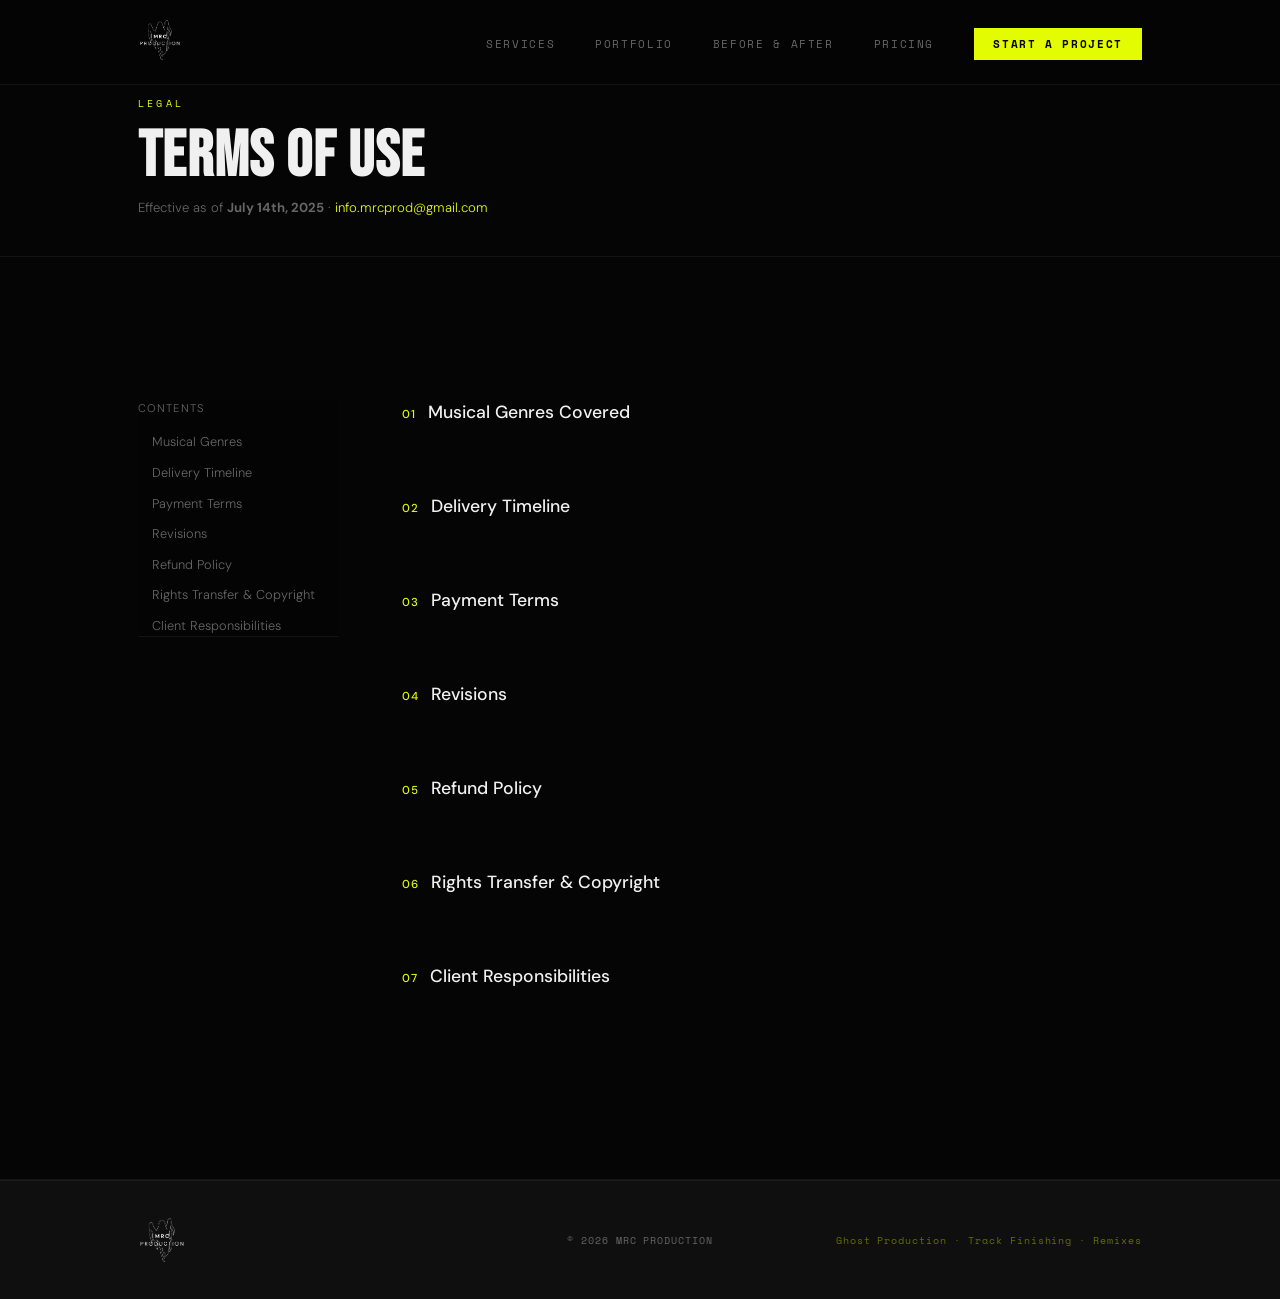
==== terms.html @ 08e1c98d "footer logo size + terms page" ====
<!DOCTYPE html>
<html lang="en">
<head>
<meta charset="UTF-8">
<meta name="viewport" content="width=device-width, initial-scale=1.0">
<title>Terms of Use — MRC Production</title>
<link rel="preconnect" href="https://fonts.googleapis.com">
<link rel="preconnect" href="https://fonts.gstatic.com" crossorigin>
<link href="https://fonts.googleapis.com/css2?family=Bebas+Neue&family=Space+Mono:ital,wght@0,400;0,700;1,400&family=DM+Sans:ital,wght@0,300;0,400;0,500;1,300&display=swap" rel="stylesheet">
<link rel="stylesheet" href="css/style.css">
<link rel="icon" type="image/png" href="img/logo-icon.png">
</head>
<body>

<!-- NAV -->
<nav>
  <div class="nav-inner">
    <a href="index.html"><img src="img/logo.png" alt="MRC Production" class="nav-logo"></a>
    <ul class="nav-links">
      <li><a href="index.html#services">Services</a></li>
      <li><a href="index.html#portfolio">Portfolio</a></li>
      <li><a href="index.html#ba">Before &amp; After</a></li>
      <li><a href="index.html#pricing">Pricing</a></li>
      <li><a href="index.html#contact" class="nav-cta">Start a Project</a></li>
    </ul>
    <button class="nav-hamburger" id="nav-hamburger" aria-label="Menu">
      <span></span><span></span><span></span>
    </button>
  </div>
</nav>

<!-- MOBILE MENU OVERLAY -->
<div class="mobile-menu" id="mobile-menu">
  <ul>
    <li><a href="index.html#services">Services</a></li>
    <li><a href="index.html#portfolio">Portfolio</a></li>
    <li><a href="index.html#ba">Before &amp; After</a></li>
    <li><a href="index.html#pricing">Pricing</a></li>
    <li><a href="index.html#contact" class="nav-cta">Start a Project</a></li>
  </ul>
</div>

<!-- TERMS HERO -->
<section id="terms-hero">
  <div class="container">
    <p class="s-tag">Legal</p>
    <h1 class="s-title">Terms of Use</h1>
    <p class="terms-meta">Effective as of <strong>July 14th, 2025</strong> · <a href="mailto:info.mrcprod@gmail.com">info.mrcprod@gmail.com</a></p>
  </div>
</section>

<hr class="divider">

<!-- TERMS CONTENT -->
<section id="terms-content">
  <div class="container">
    <div class="terms-layout">

      <!-- SIDEBAR TOC -->
      <nav class="terms-toc">
        <p class="toc-label">Contents</p>
        <ol>
          <li><a href="#t1">Musical Genres</a></li>
          <li><a href="#t2">Delivery Timeline</a></li>
          <li><a href="#t3">Payment Terms</a></li>
          <li><a href="#t4">Revisions</a></li>
          <li><a href="#t5">Refund Policy</a></li>
          <li><a href="#t6">Rights Transfer &amp; Copyright</a></li>
          <li><a href="#t7">Client Responsibilities</a></li>
        </ol>
      </nav>

      <!-- MAIN TEXT -->
      <div class="terms-body">

        <div class="terms-section" id="t1">
          <h2><span class="terms-num">01</span> Musical Genres Covered</h2>
          <p><!-- placeholder --></p>
        </div>

        <div class="terms-section" id="t2">
          <h2><span class="terms-num">02</span> Delivery Timeline</h2>
          <p><!-- placeholder --></p>
        </div>

        <div class="terms-section" id="t3">
          <h2><span class="terms-num">03</span> Payment Terms</h2>
          <p><!-- placeholder --></p>
        </div>

        <div class="terms-section" id="t4">
          <h2><span class="terms-num">04</span> Revisions</h2>
          <p><!-- placeholder --></p>
        </div>

        <div class="terms-section" id="t5">
          <h2><span class="terms-num">05</span> Refund Policy</h2>
          <p><!-- placeholder --></p>
        </div>

        <div class="terms-section" id="t6">
          <h2><span class="terms-num">06</span> Rights Transfer &amp; Copyright</h2>
          <p><!-- placeholder --></p>
        </div>

        <div class="terms-section" id="t7">
          <h2><span class="terms-num">07</span> Client Responsibilities</h2>
          <p><!-- placeholder --></p>
        </div>

      </div>
    </div>
  </div>
</section>

<hr class="divider">

<!-- FOOTER -->
<footer>
  <div class="footer-inner">
    <img src="img/logo.png" alt="MRC Production" class="footer-logo">
    <div class="footer-copy">© 2026 MRC PRODUCTION</div>
    <div class="footer-tag">
      <span>Ghost Production</span><span class="footer-dot"> · </span><span>Track Finishing</span><span class="footer-dot"> · </span><span>Remixes</span>
    </div>
  </div>
</footer>

<script>
const hamburger = document.getElementById("nav-hamburger");
const mobileMenu = document.getElementById("mobile-menu");
hamburger.addEventListener("click", () => {
  hamburger.classList.toggle("open");
  mobileMenu.classList.toggle("open");
});
mobileMenu.querySelectorAll("a").forEach(link => {
  link.addEventListener("click", () => {
    hamburger.classList.remove("open");
    mobileMenu.classList.remove("open");
  });
});
</script>

</body>
</html>
---- css/style.css ----
:root{
  --acid:#E3FC02;
  --blue:#0061F5;
  --black:#050505;
  --dark:#0f0f0f;
  --mid:#181818;
  --card:#141414;
  --border:rgba(255,255,255,0.06);
  --muted:#666;
  --white:#f0f0f0;
}
*,*::before,*::after{box-sizing:border-box;margin:0;padding:0}
html{scroll-behavior:smooth}
body{background:var(--black);color:var(--white);font-family:'DM Sans',sans-serif;font-weight:300;overflow-x:hidden}

/* CONTAINER */
.container{
  width:100%;
  max-width:1100px;
  margin:0 auto;
  padding:0 3rem;
}

/* NAV */
nav{position:fixed;top:0;left:0;right:0;z-index:100;background:rgba(5,5,5,0.9);backdrop-filter:blur(16px);border-bottom:1px solid var(--border)}
.nav-inner{max-width:1100px;margin:0 auto;padding:1.1rem 3rem;display:flex;align-items:center;justify-content:space-between;}
.nav-logo{height:44px;filter:brightness(0) invert(1)}
.nav-links{display:flex;gap:2.5rem;list-style:none}
.nav-links a{color:var(--muted);text-decoration:none;font-family:'Space Mono',monospace;font-size:0.68rem;letter-spacing:0.15em;text-transform:uppercase;transition:color 0.2s}
.nav-links a:hover{color:var(--acid)}
.nav-cta{background:var(--acid)!important;color:var(--black)!important;padding:0.5rem 1.2rem;font-weight:700!important}

/* HAMBURGER + MOBILE MENU */
.nav-hamburger{display:none;flex-direction:column;gap:5px;background:none;border:none;cursor:pointer;padding:0.2rem;z-index:101}
.nav-hamburger span{display:block;width:22px;height:2px;background:var(--white);transition:transform 0.25s,opacity 0.25s}
.nav-hamburger.open span:nth-child(1){transform:translateY(7px) rotate(45deg)}
.nav-hamburger.open span:nth-child(2){opacity:0}
.nav-hamburger.open span:nth-child(3){transform:translateY(-7px) rotate(-45deg)}

.mobile-menu{
  display:none;
  position:fixed;
  inset:0;
  z-index:99;
  background:rgba(5,5,5,0.97);
  backdrop-filter:blur(16px);
  flex-direction:column;
  align-items:center;
  justify-content:center;
}
.mobile-menu.open{display:flex}
.mobile-menu ul{list-style:none;display:flex;flex-direction:column;align-items:center;gap:2.5rem}
.mobile-menu a{font-family:'Bebas Neue',sans-serif;font-size:2.5rem;letter-spacing:0.08em;color:var(--white);text-decoration:none;transition:color 0.2s}
.mobile-menu a:hover{color:var(--acid)}
.mobile-menu a:active{color:var(--acid)}
.mobile-menu .nav-cta{background:var(--acid);color:var(--black)!important;padding:0.5rem 1.5rem}

@media(max-width:768px){
  .nav-hamburger{display:flex}
  /* #nav-logo{cursor:pointer} */
}

/* SCROLL ANIMATIONS */
.reveal{
  opacity:0;
  transform:translateY(24px);
  transition:opacity 0.5s ease, transform 0.5s ease;
}
.reveal.visible{
  opacity:1;
  transform:translateY(0);
}

/* HERO */
#hero{min-height:100vh;display:flex;align-items:center;position:relative;overflow:hidden;background:url('../img/hero-bg.jpg') center center / cover no-repeat;}
.hero-glow{
  position:absolute;
  inset:0;
  background:
    linear-gradient(to right, rgba(5,5,5,0.92) 0%, rgba(5,5,5,0.75) 55%, rgba(5,5,5,0.3) 100%),
    linear-gradient(to top, rgba(5,5,5,0.6) 0%, transparent 50%);
}
.hero-logo-bg{position:absolute;right:4%;top:50%;transform:translateY(-50%);width:340px;opacity:0.08;filter:brightness(0) invert(1);pointer-events:none;user-select:none}
.hero-inner{position:relative;z-index:1;max-width:680px}
.hero-eyebrow{font-family:'Space Mono',monospace;font-size:0.65rem;letter-spacing:0.35em;text-transform:uppercase;color:var(--acid);margin-bottom:1.8rem}
.hero-h1{font-family:'Bebas Neue',sans-serif;font-size:clamp(3.5rem,9vw,8.5rem);line-height:0.92;letter-spacing:0.01em;color:var(--white);margin-bottom:1.2rem}
.hero-h1 em{color:var(--acid);font-style:normal}
.hero-sub{font-size:1rem;color:#999;max-width:460px;line-height:1.75;margin-bottom:2.5rem;font-style:italic}
.hero-btns{display:flex;gap:1rem;flex-wrap:wrap}
.btn-acid{background:var(--acid);color:var(--black);border:none;padding:0.85rem 2rem;font-family:'Space Mono',monospace;font-size:0.72rem;font-weight:700;letter-spacing:0.12em;text-transform:uppercase;cursor:pointer;text-decoration:none;display:inline-block;transition:transform 0.15s,box-shadow 0.2s}
.btn-acid:hover{transform:translateY(-2px);box-shadow:0 8px 28px rgba(227,252,2,0.22)}
.btn-ghost{background:transparent;color:var(--white);border:1px solid rgba(255,255,255,0.15);padding:0.85rem 2rem;font-family:'Space Mono',monospace;font-size:0.72rem;letter-spacing:0.12em;text-transform:uppercase;cursor:pointer;text-decoration:none;display:inline-block;transition:border-color 0.2s,color 0.2s}
.btn-ghost:hover{border-color:var(--acid);color:var(--acid)}

/* SECTIONS */
section{padding:6rem 0}
.s-tag{font-family:'Space Mono',monospace;font-size:0.63rem;letter-spacing:0.32em;text-transform:uppercase;color:var(--acid);margin-bottom:0.9rem}
.s-title{font-family:'Bebas Neue',sans-serif;font-size:clamp(2.4rem,5vw,4rem);line-height:1;letter-spacing:0.02em;margin-bottom:0.5rem}
.divider{border:none;border-top:1px solid var(--border)}

/* SERVICES */
#services{background:var(--dark)}
.svc-grid{display:grid;grid-template-columns:repeat(auto-fit,minmax(260px,1fr));gap:1px;margin-top:3rem;background:var(--border)}
.svc-card{background:var(--dark);padding:2.5rem 2rem;border-left:3px solid transparent;transition:border-color 0.2s,background 0.2s}
.svc-card:hover{border-left-color:var(--acid);background:#131313}
.svc-num{font-family:'Space Mono',monospace;font-size:0.6rem;color:var(--acid);letter-spacing:0.2em;margin-bottom:1.2rem}
.svc-icon{font-size:1.8rem;margin-bottom:1rem}
.svc-card h3{font-family:'Bebas Neue',sans-serif;font-size:1.5rem;letter-spacing:0.04em;margin-bottom:0.9rem}
.svc-card p{font-size:0.84rem;color:#888;line-height:1.75}

/* PORTFOLIO */
#portfolio{background:var(--black)}
.playlist-shell{margin-top:3rem;border:1px solid rgba(227,252,2,0.12);background:var(--card)}
.pl-header{padding:1.4rem 2rem;border-bottom:1px solid var(--border);display:flex;align-items:center;gap:1rem}
.np-label{font-family:'Space Mono',monospace;font-size:0.6rem;letter-spacing:0.22em;text-transform:uppercase;color:var(--acid)}
#np-title{font-family:'Bebas Neue',sans-serif;font-size:1.25rem;letter-spacing:0.04em}
#np-genre{margin-left:auto;font-family:'Space Mono',monospace;font-size:0.62rem;color:var(--muted)}
.waveform{display:flex;align-items:center;gap:2px;height:18px}
.wb{width:3px;background:var(--acid);border-radius:1px;animation:wave 1.1s ease-in-out infinite;opacity:0}
.wb:nth-child(1){height:5px;animation-delay:0s}
.wb:nth-child(2){height:13px;animation-delay:0.1s}
.wb:nth-child(3){height:9px;animation-delay:0.2s}
.wb:nth-child(4){height:17px;animation-delay:0.15s}
.wb:nth-child(5){height:7px;animation-delay:0.05s}
@keyframes wave{0%,100%{transform:scaleY(1)}50%{transform:scaleY(1.7)}}
.playing .wb{opacity:1}
.pl-controls{padding:1.4rem 2rem;border-bottom:1px solid var(--border)}
.prog-wrap{width:100%;height:3px;background:rgba(255,255,255,0.07);cursor:pointer;margin-bottom:1rem}
.prog-fill{height:100%;background:var(--acid);width:0%;transition:width 0.1s linear}
.ctrl-row{display:flex;align-items:center;gap:1.2rem}
.cbtn{background:none;border:none;color:var(--white);cursor:pointer;opacity:0.6;transition:opacity 0.15s,color 0.15s;display:flex;align-items:center;padding:0.2rem}
.cbtn:hover{opacity:1;color:var(--acid)}
.pbtn{width:40px;height:40px;background:var(--acid);color:var(--black);border:none;cursor:pointer;display:flex;align-items:center;justify-content:center;transition:transform 0.15s;opacity:1}
.pbtn:hover{transform:scale(1.08)}
.time-d{font-family:'Space Mono',monospace;font-size:0.68rem;color:var(--muted);margin-left:auto}
.vol-wrap{display:flex;align-items:center;gap:0.5rem}
.vol-wrap input[type=range]{width:76px;accent-color:var(--acid);cursor:pointer}
.track-list{list-style:none}
.track-item{display:flex;align-items:center;padding:0.85rem 2rem;border-bottom:1px solid var(--border);cursor:pointer;transition:background 0.15s;gap:1rem}
.track-item:last-child{border-bottom:none}
.track-item:hover{background:rgba(255,255,255,0.03)}
.track-item.active{background:rgba(227,252,2,0.05)}
.track-item.active .tnum{color:var(--acid)}
.tnum{font-family:'Space Mono',monospace;font-size:0.62rem;color:var(--muted);width:22px;text-align:right}
.tinfo{flex:1}
.tname{font-size:0.88rem;font-weight:400}
.tgenre{font-size:0.7rem;color:var(--muted);font-family:'Space Mono',monospace;margin-top:2px}
.tdur{font-family:'Space Mono',monospace;font-size:0.66rem;color:var(--muted)}
.gbadge{font-family:'Space Mono',monospace;font-size:0.58rem;padding:0.18rem 0.55rem;text-transform:uppercase;letter-spacing:0.08em}
.b-tec{background:rgba(0,97,245,0.14);color:#6aabff}
.b-dar{background:rgba(100,60,200,0.18);color:#b89aff}
.b-ind{background:rgba(0,180,120,0.14);color:#5ae8b0}
.b-min{background:rgba(200,120,0,0.14);color:#ffb84d}

/* BEFORE/AFTER */
#ba{background:var(--mid)}
.genre-tabs{display:flex;border-bottom:1px solid var(--border);margin-top:2.5rem}
.gtab{background:none;border:none;border-bottom:2px solid transparent;color:var(--muted);font-family:'Space Mono',monospace;font-size:0.68rem;letter-spacing:0.14em;text-transform:uppercase;padding:0.85rem 1.7rem;cursor:pointer;margin-bottom:-1px;transition:color 0.2s,border-color 0.2s}
.gtab:hover{color:var(--white)}
.gtab.active{color:var(--acid);border-bottom-color:var(--acid)}
.ba-panel{display:none;margin-top:2.5rem}
.ba-panel.active{display:block}
.ba-desc{font-size:0.86rem;color:#888;line-height:1.75;max-width:560px;margin-bottom:2rem}

/* SINGLE PLAYER AB with SLIDER */
.ab-player{background:var(--card);border:1px solid var(--border);padding:2rem}
.ab-track-row{display:flex;align-items:center;justify-content:space-between;margin-bottom:1.5rem;flex-wrap:wrap;gap:0.5rem}
.ab-labels{display:flex;gap:1rem;align-items:center}
.ab-lbl{font-family:'Space Mono',monospace;font-size:0.62rem;letter-spacing:0.18em;text-transform:uppercase;display:flex;align-items:center;gap:0.4rem}
.ab-lbl.before{color:var(--muted)}
.ab-lbl.after{color:var(--acid)}
.ab-dot{width:7px;height:7px;border-radius:50%}
.dot-b{background:var(--muted)}
.dot-a{background:var(--acid)}
.ab-track-name{font-size:0.88rem}
.ab-slider-wrap{margin-bottom:1.5rem}
.ab-slider-label{font-family:'Space Mono',monospace;font-size:0.6rem;letter-spacing:0.15em;text-transform:uppercase;color:var(--muted);margin-bottom:0.7rem;display:flex;justify-content:space-between}
.ab-slider-label span.active-side{color:var(--acid)}
.ab-range{-webkit-appearance:none;appearance:none;width:100%;height:4px;border-radius:2px;outline:none;cursor:pointer;background:linear-gradient(to right,#555 0%,#555 50%,rgba(227,252,2,0.3) 50%,rgba(227,252,2,0.3) 100%)}
.ab-range::-webkit-slider-thumb{-webkit-appearance:none;appearance:none;width:20px;height:20px;border-radius:50%;background:var(--acid);cursor:pointer;border:3px solid var(--black)}
.ab-range::-moz-range-thumb{width:20px;height:20px;border-radius:50%;background:var(--acid);cursor:pointer;border:3px solid var(--black)}
.mini-play-row{display:flex;align-items:center;gap:0.75rem}
.mini-pbtn{width:34px;height:34px;background:transparent;border:1px solid rgba(255,255,255,0.12);color:var(--white);cursor:pointer;display:flex;align-items:center;justify-content:center;transition:background 0.15s,border-color 0.15s}
.mini-pbtn:hover{background:rgba(227,252,2,0.08);border-color:var(--acid)}
.mini-prog{flex:1;height:3px;background:rgba(255,255,255,0.07);cursor:pointer;position:relative}
.mini-fill{height:100%;background:var(--acid);width:0%;transition:width 0.1s linear}
.mini-time{font-family:'Space Mono',monospace;font-size:0.63rem;color:var(--muted)}

/* HOW I WORK */
#how{background:var(--dark)}
.how-list{display:flex;flex-direction:column;margin-top:3rem;max-width:680px}
.how-item{display:flex;gap:1.8rem;position:relative}
.how-item:not(:last-child)::before{
  content:'';
  position:absolute;
  left:17px;
  top:38px;
  bottom:-12px;
  width:1px;
  border-left:1px dashed rgba(255,255,255,0.12);
}
.how-item+.how-item{margin-top:2rem}
.how-num{
  width:36px;
  height:36px;
  min-width:36px;
  border-radius:50%;
  border:1px solid rgba(255,255,255,0.18);
  display:flex;
  align-items:center;
  justify-content:center;
  font-family:'Space Mono',monospace;
  font-size:0.68rem;
  color:var(--muted);
  background:var(--dark);
  position:relative;
  z-index:1;
  transition:border-color 0.2s,color 0.2s;
}
.how-item:hover .how-num{border-color:var(--acid);color:var(--acid)}
.how-body{padding-bottom:0.5rem}
.how-body h3{font-size:0.95rem;font-weight:500;margin-bottom:0.5rem;color:var(--white);transition:color 0.2s,opacity 0.2s}
.how-item:hover .how-body h3{color:var(--acid)}
.how-list:has(.how-item:hover) .how-item:not(:hover) .how-body h3{opacity:0.4}
.how-list:has(.how-item:hover) .how-item:not(:hover) .how-num{border-color:rgba(255,255,255,0.08);color:rgba(255,255,255,0.2)}
.how-body p{font-size:0.82rem;color:#888;line-height:1.75}

/* BONUS MATERIAL */
#bonus{background:var(--mid)}
.bonus-intro{font-size:0.86rem;color:#888;line-height:1.75;max-width:560px;margin-top:0.6rem;margin-bottom:3rem}
.bonus-grid{display:grid;grid-template-columns:repeat(3,1fr);gap:1px;background:var(--border)}
.bonus-card{background:var(--mid);padding:2rem 1.8rem;display:flex;flex-direction:column;gap:1.2rem;border-left:3px solid transparent;transition:border-color 0.2s,background 0.2s}
.bonus-card:hover{border-left-color:var(--acid);background:#161616}
.bonus-icon{color:var(--muted);transition:color 0.2s}
.bonus-card:hover .bonus-icon{color:var(--acid)}
.bonus-body h3{font-size:0.92rem;font-weight:500;color:var(--white);margin-bottom:0.5rem;transition:color 0.2s}
.bonus-card:hover .bonus-body h3{color:var(--acid)}
.bonus-body p{font-size:0.81rem;color:#888;line-height:1.75}
.bonus-dl{margin-top:auto;display:inline-flex;align-items:center;gap:0.5rem;font-family:'Space Mono',monospace;font-size:0.62rem;letter-spacing:0.14em;text-transform:uppercase;color:var(--acid);text-decoration:none;border:1px solid rgba(227,252,2,0.2);padding:0.55rem 1rem;width:fit-content;transition:background 0.2s,border-color 0.2s}
.bonus-dl:hover{background:rgba(227,252,2,0.06);border-color:var(--acid)}
@media(max-width:768px){.bonus-grid{grid-template-columns:1fr}}

/* PRICING */
#pricing{background:var(--black)}
.pricing-intro{font-size:0.86rem;color:#888;line-height:1.75;max-width:560px;margin-top:0.6rem;margin-bottom:3.5rem}
.pricing-grid{display:grid;grid-template-columns:repeat(3,1fr);gap:1.8rem;align-items:center}
.pricing-card{background:var(--card);border:1px solid var(--border);padding:2.2rem 2rem;position:relative;transition:border-color 0.25s,transform 0.25s}
.pricing-card:nth-child(1){transform:rotate(-1.2deg)}
.pricing-card:nth-child(2){transform:rotate(0.5deg)}
.pricing-card:nth-child(3){transform:rotate(-0.8deg)}
.pricing-card:hover{border-color:var(--acid);transform:rotate(0deg) translateY(-4px)}
.pricing-tag{font-family:'Space Mono',monospace;font-size:0.58rem;letter-spacing:0.22em;text-transform:uppercase;color:var(--acid);margin-bottom:1rem}
.pricing-card h3{font-family:'Bebas Neue',sans-serif;font-size:1.6rem;letter-spacing:0.04em;margin-bottom:0.4rem;color:var(--white)}
.pricing-card .pricing-sub{font-size:0.8rem;color:#888;margin-bottom:1.8rem;line-height:1.6}
.pricing-price{margin-bottom:1.8rem}
.pricing-price .amount{font-family:'Bebas Neue',sans-serif;font-size:3rem;color:var(--white);line-height:1}
.pricing-price .suffix{font-family:'Space Mono',monospace;font-size:0.65rem;color:var(--muted);letter-spacing:0.1em;display:block;margin-top:0.3rem}
.pricing-divider{border:none;border-top:1px solid var(--border);margin-bottom:1.5rem}
.pricing-features{list-style:none;display:flex;flex-direction:column;gap:0.75rem;margin-bottom:2rem}
.pricing-features li{font-size:0.82rem;color:#888;display:flex;align-items:flex-start;gap:0.6rem;line-height:1.5}
.pricing-features li::before{content:'—';color:var(--acid);font-family:'Space Mono',monospace;font-size:0.7rem;flex-shrink:0;margin-top:1px}
.pricing-disclaimer{font-family:'Space Mono',monospace;font-size:0.58rem;color:var(--muted);letter-spacing:0.08em;line-height:1.6;border-top:1px solid var(--border);padding-top:1rem;margin-top:auto}
.pricing-cta{text-align:center;margin-top:3rem}
.pricing-cta p{font-family:'Space Mono',monospace;font-size:0.6rem;color:var(--muted);letter-spacing:0.1em;margin-top:1rem}

/* WHY CHOOSE ME */
#why{background:var(--dark)}
.why-intro{font-size:0.86rem;color:#888;line-height:1.75;max-width:520px;margin-top:0.6rem;margin-bottom:2.5rem}
.why-grid{display:grid;grid-template-columns:1fr 1fr;gap:1px;background:var(--border)}
.why-card{background:var(--dark);padding:2.2rem 2rem;transition:background 0.2s,transform 0.2s}
.why-card:hover{background:#131313;transform:scale(1.04);position:relative;z-index:2}
.why-icon{margin-bottom:1.4rem;color:var(--muted)}
.why-card h3{font-size:0.95rem;font-weight:500;color:var(--white);margin-bottom:0.5rem;transition:color 0.2s}
.why-card:hover h3{color:var(--acid)}
.why-card p{font-size:0.82rem;color:#888;line-height:1.75}

/* FAQ */
#faq{background:var(--black)}
.faq-list{margin-top:2.5rem;max-width:780px}
.faq-item{border-bottom:1px solid var(--border)}
.faq-question{
  width:100%;
  background:none;
  border:none;
  display:flex;
  align-items:center;
  justify-content:space-between;
  padding:1.4rem 0;
  cursor:pointer;
  text-align:left;
  gap:1rem;
}
.faq-question span{
  font-size:0.88rem;
  color:var(--white);
  font-family:'DM Sans',sans-serif;
  font-weight:400;
  transition:color 0.2s;
}
.faq-question:hover span{color:var(--acid)}
.faq-arrow{
  flex-shrink:0;
  color:var(--muted);
  transition:transform 0.25s,color 0.2s;
}
.faq-item.open .faq-arrow{transform:rotate(180deg);color:var(--acid)}
.faq-item.open .faq-question span{color:var(--acid)}
.faq-answer{
  display:none;
  padding-bottom:1.4rem;
}
.faq-item.open .faq-answer{display:block}
.faq-answer p{
  font-size:0.83rem;
  color:#888;
  line-height:1.8;
  max-width:640px;
}

/* CONTACT */
#contact{background:var(--black)}
.contact-grid{display:grid;grid-template-columns:1fr 1fr;gap:4rem;margin-top:3rem;align-items:start}
.contact-l h3{font-family:'Bebas Neue',sans-serif;font-size:2rem;letter-spacing:0.04em;margin-bottom:1rem}
.contact-l p{color:#888;font-size:0.86rem;line-height:1.75;margin-bottom:2rem}
.platform-links{display:flex;flex-direction:column;gap:0.65rem;margin-bottom:2rem}
.plink{display:flex;align-items:center;gap:0.9rem;padding:0.8rem 1.1rem;border:1px solid var(--border);color:var(--white);text-decoration:none;font-size:0.83rem;transition:border-color 0.2s,background 0.2s}
.plink:hover{border-color:var(--acid);background:rgba(227,252,2,0.03)}
.plink span{font-family:'Space Mono',monospace;font-size:0.6rem;color:var(--muted);margin-left:auto}
.social-row{display:flex;gap:0.7rem}
.social-btn{width:38px;height:38px;border:1px solid var(--border);display:flex;align-items:center;justify-content:center;color:var(--muted);text-decoration:none;transition:border-color 0.2s,color 0.2s;font-size:0.75rem}
.social-btn:hover{border-color:var(--acid);color:var(--acid)}
.contact-cta-box{background:var(--card);border:1px solid var(--border);padding:2.5rem 2rem;display:flex;flex-direction:column;gap:1.2rem}
.contact-cta-box h3{font-family:'Bebas Neue',sans-serif;font-size:2rem;letter-spacing:0.04em;color:var(--white)}
.contact-cta-box p{color:#888;font-size:0.86rem;line-height:1.75}
.contact-cta-note{font-family:'Space Mono',monospace;font-size:0.58rem;color:var(--muted);letter-spacing:0.1em}

@media(max-width:768px){
  .contact-grid{grid-template-columns:1fr}
}

/* FOOTER */
footer{background:var(--dark);border-top:1px solid var(--border)}
.footer-inner{max-width:1100px;margin:0 auto;padding:2.2rem 3rem;display:grid;grid-template-columns:1fr auto 1fr;align-items:center;}
.footer-copy{text-align:center;}
.footer-tag{text-align:right;}
.footer-logo { height: 48px; filter: brightness(0) invert(1); }
.footer-copy{font-family:'Space Mono',monospace;font-size:0.6rem;color:var(--muted);letter-spacing:0.1em}
.footer-tag{font-family:'Space Mono',monospace;font-size:0.6rem;color:rgba(227,252,2,0.4);letter-spacing:0.1em}
.footer-legal { text-align: right; }

@media(max-width:768px){
  .nav-inner{padding:1rem 1.5rem}
  .nav-links{display:none}
  .container{padding:0 1.5rem}
  section{padding:4rem 0}
  .hero-logo-bg{display:none}
  .contact-grid{grid-template-columns:1fr}
  .pricing-grid{grid-template-columns:1fr}
  .pricing-card:nth-child(1),
  .pricing-card:nth-child(2),
  .pricing-card:nth-child(3){transform:rotate(0deg)}
  .why-grid{grid-template-columns:1fr}
  .footer-inner{display:flex;flex-direction:column;align-items:center;gap:0.8rem;text-align:center}
  .footer-tag{display:flex;flex-direction:column;align-items:center;gap:0.25rem}
  .footer-dot{display:none}
}

/* =========================================
   TERMS PAGE
   ========================================= */

#terms-hero {
  padding: 6rem 0 2.5rem;
}

.terms-meta {
  color: var(--muted);
  font-size: 0.82rem;
  margin-top: 0.6rem;
  font-family: var(--mono);
}

.terms-meta a {
  color: var(--acid);
  text-decoration: none;
}

.terms-layout {
  display: grid;
  grid-template-columns: 200px 1fr;
  gap: 4rem;
  align-items: start;
  padding: 3rem 0 5rem;
}

/* sticky sidebar TOC */
.terms-toc {
  position: sticky;
  top: 5rem;
}

.toc-label {
  font-family: var(--mono);
  font-size: 0.7rem;
  color: var(--muted);
  text-transform: uppercase;
  letter-spacing: 0.12em;
  margin-bottom: 1rem;
}

.terms-toc ol {
  list-style: none;
  padding: 0;
  margin: 0;
  counter-reset: toc-counter;
  display: flex;
  flex-direction: column;
  gap: 0.55rem;
}

.terms-toc ol li {
  counter-increment: toc-counter;
}

.terms-toc ol li a {
  font-size: 0.8rem;
  color: var(--muted);
  text-decoration: none;
  font-family: var(--mono);
  transition: color 0.2s;
  display: block;
  padding: 0.15rem 0;
  border-left: 2px solid transparent;
  padding-left: 0.75rem;
}

.terms-toc ol li a:hover,
.terms-toc ol li a.active {
  color: var(--acid);
  border-left-color: var(--acid);
}

/* main content */
.terms-body {
  display: flex;
  flex-direction: column;
  gap: 3.5rem;
}

.terms-section h2 {
  font-family: var(--sans);
  font-size: 1.1rem;
  font-weight: 500;
  color: var(--fg);
  margin-bottom: 1rem;
  display: flex;
  align-items: baseline;
  gap: 0.75rem;
}

.terms-num {
  font-family: var(--mono);
  font-size: 0.72rem;
  color: var(--acid);
  letter-spacing: 0.08em;
}

.terms-section p,
.terms-section li {
  font-size: 0.88rem;
  color: #aaa;
  line-height: 1.85;
}

.terms-section ul,
.terms-section ol {
  padding-left: 1.25rem;
  display: flex;
  flex-direction: column;
  gap: 0.4rem;
}

.terms-section strong {
  color: var(--fg);
  font-weight: 500;
}

/* mobile */
@media (max-width: 768px) {
  .terms-layout {
    grid-template-columns: 1fr;
    gap: 2rem;
  }
  .terms-toc {
    position: static;
    border-bottom: 1px solid #222;
    padding-bottom: 1.5rem;
  }
  .terms-toc ol {
    flex-direction: row;
    flex-wrap: wrap;
    gap: 0.4rem 1rem;
  }
  .terms-toc ol li a {
    border-left: none;
    padding-left: 0;
    border-bottom: 1px solid transparent;
  }
  .terms-toc ol li a:hover,
  .terms-toc ol li a.active {
    border-left-color: transparent;
    border-bottom-color: var(--acid);
  }
}

.footer-legal {
  margin-top: 0.75rem;
}
.footer-legal a {
  font-family: var(--mono);
  font-size: 0.7rem;
  color: var(--muted);
  text-decoration: none;
  letter-spacing: 0.08em;
  text-transform: uppercase;
}
.footer-legal a:hover {
  color: var(--acid);
}
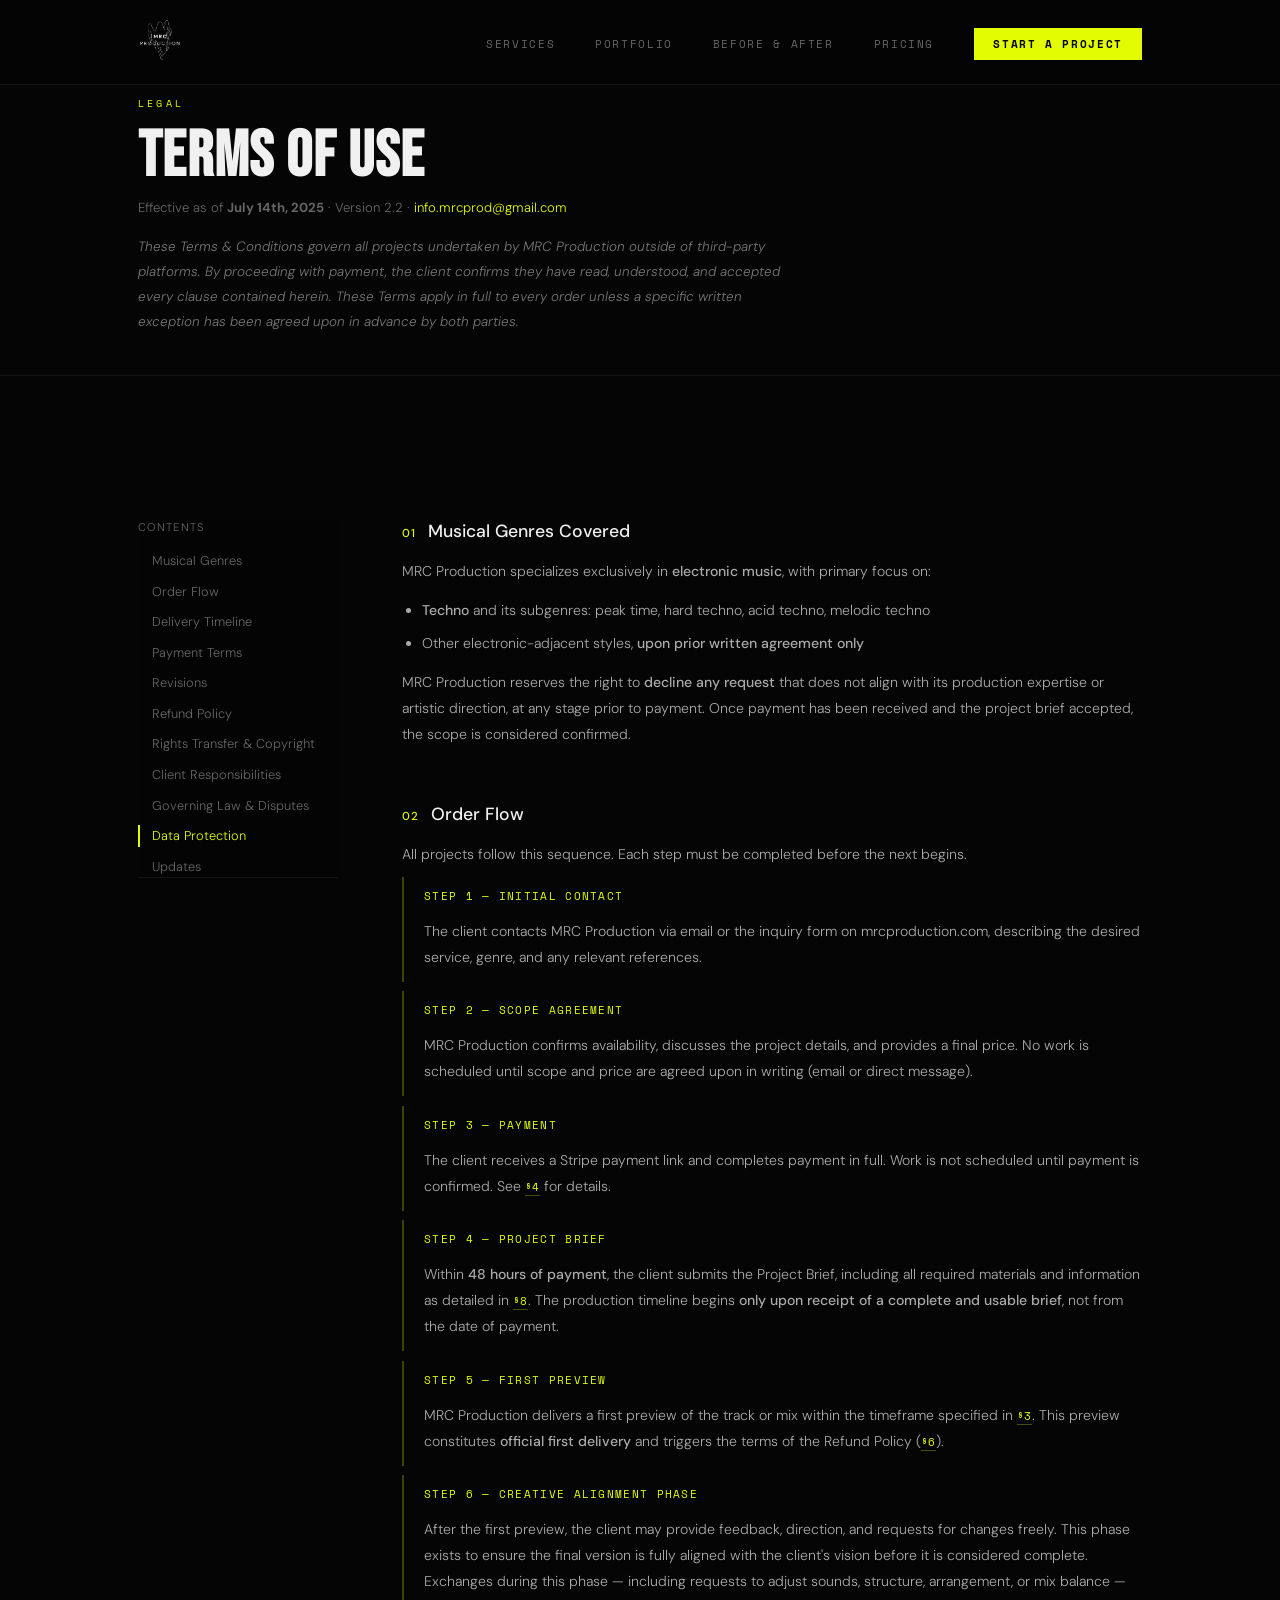
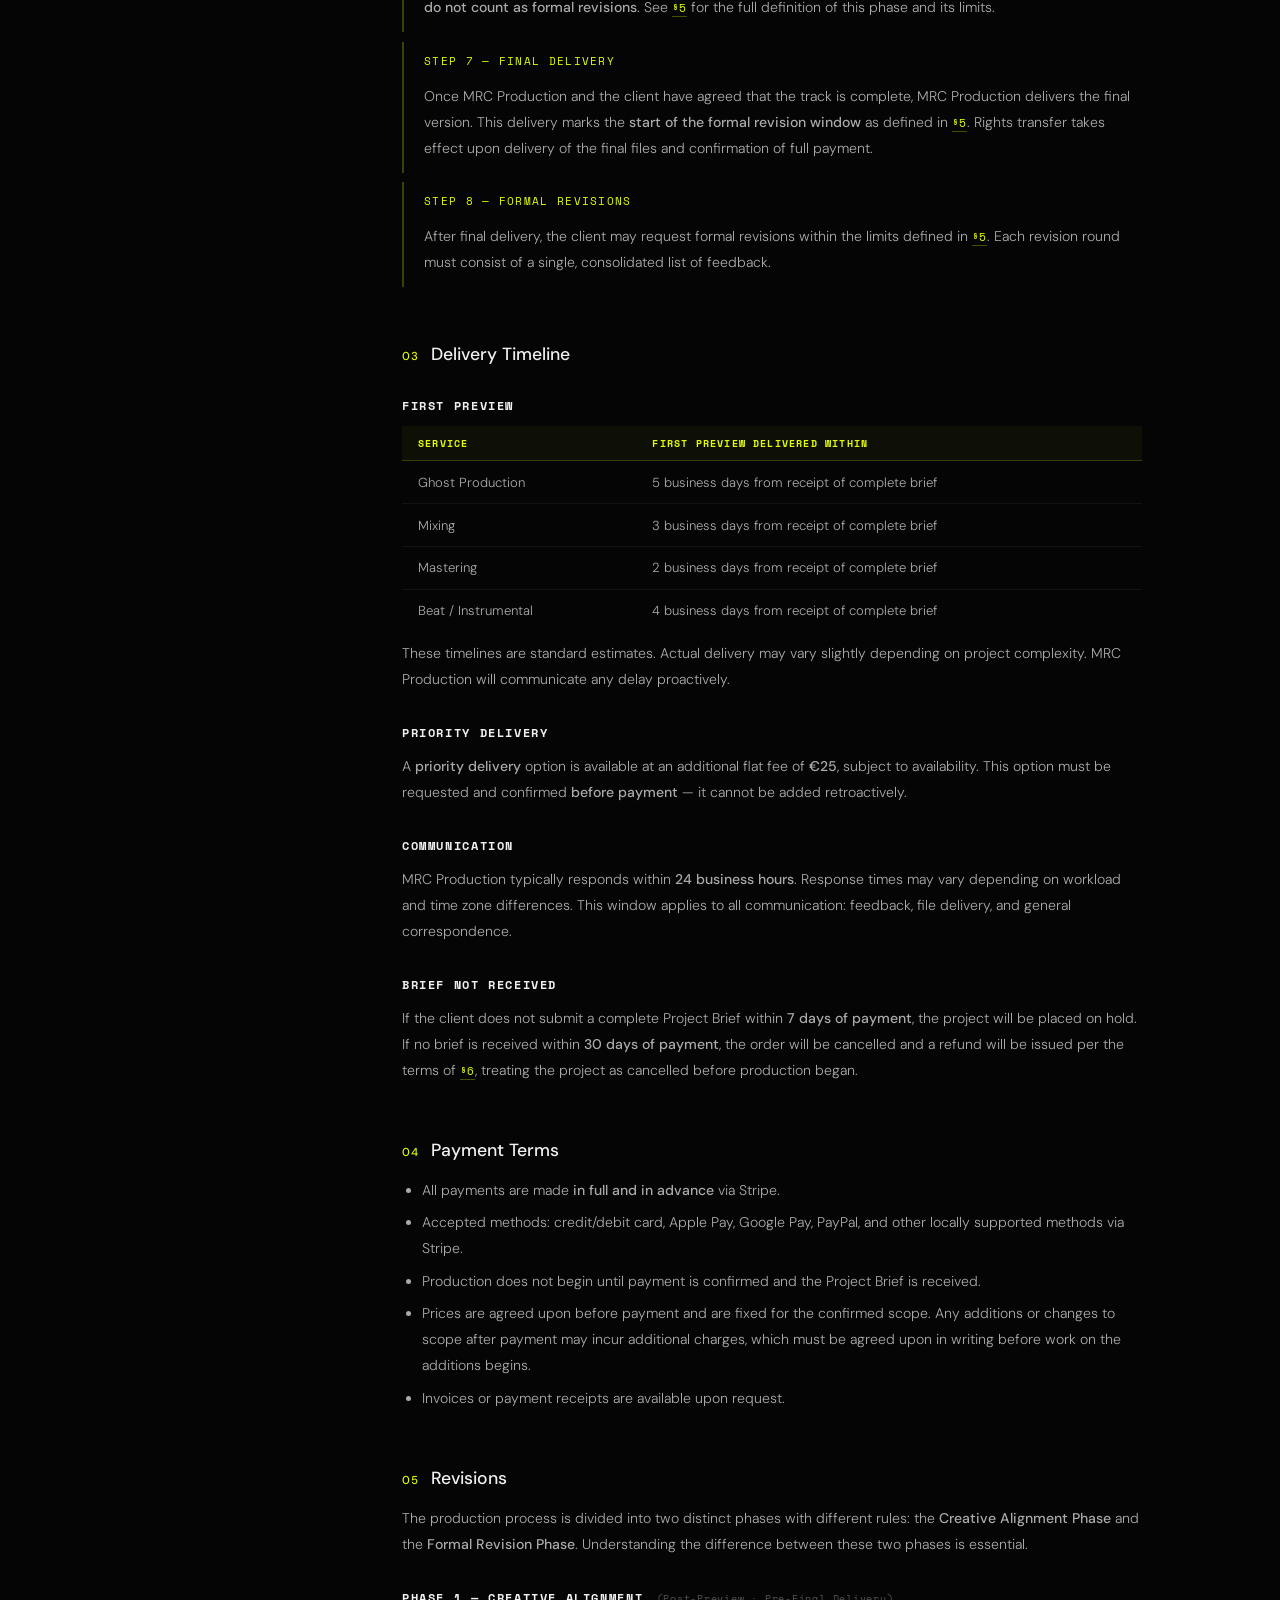
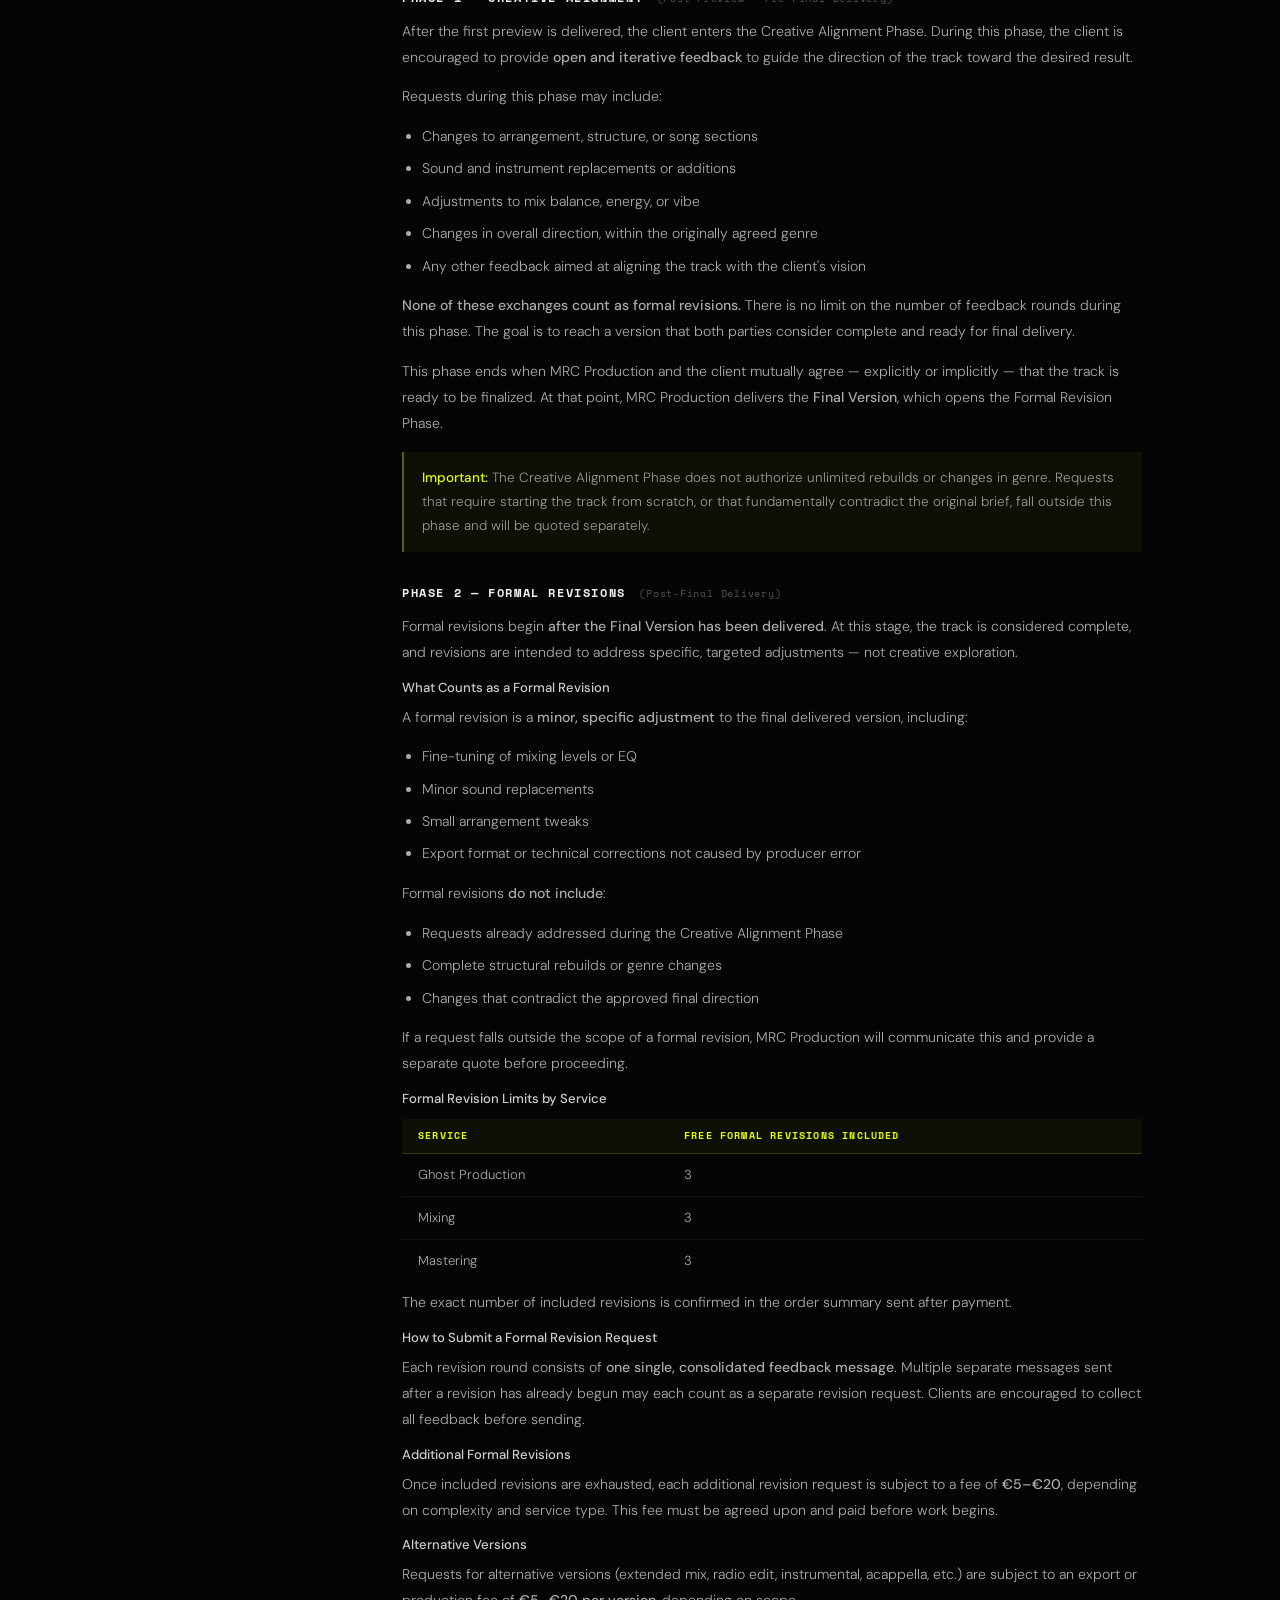
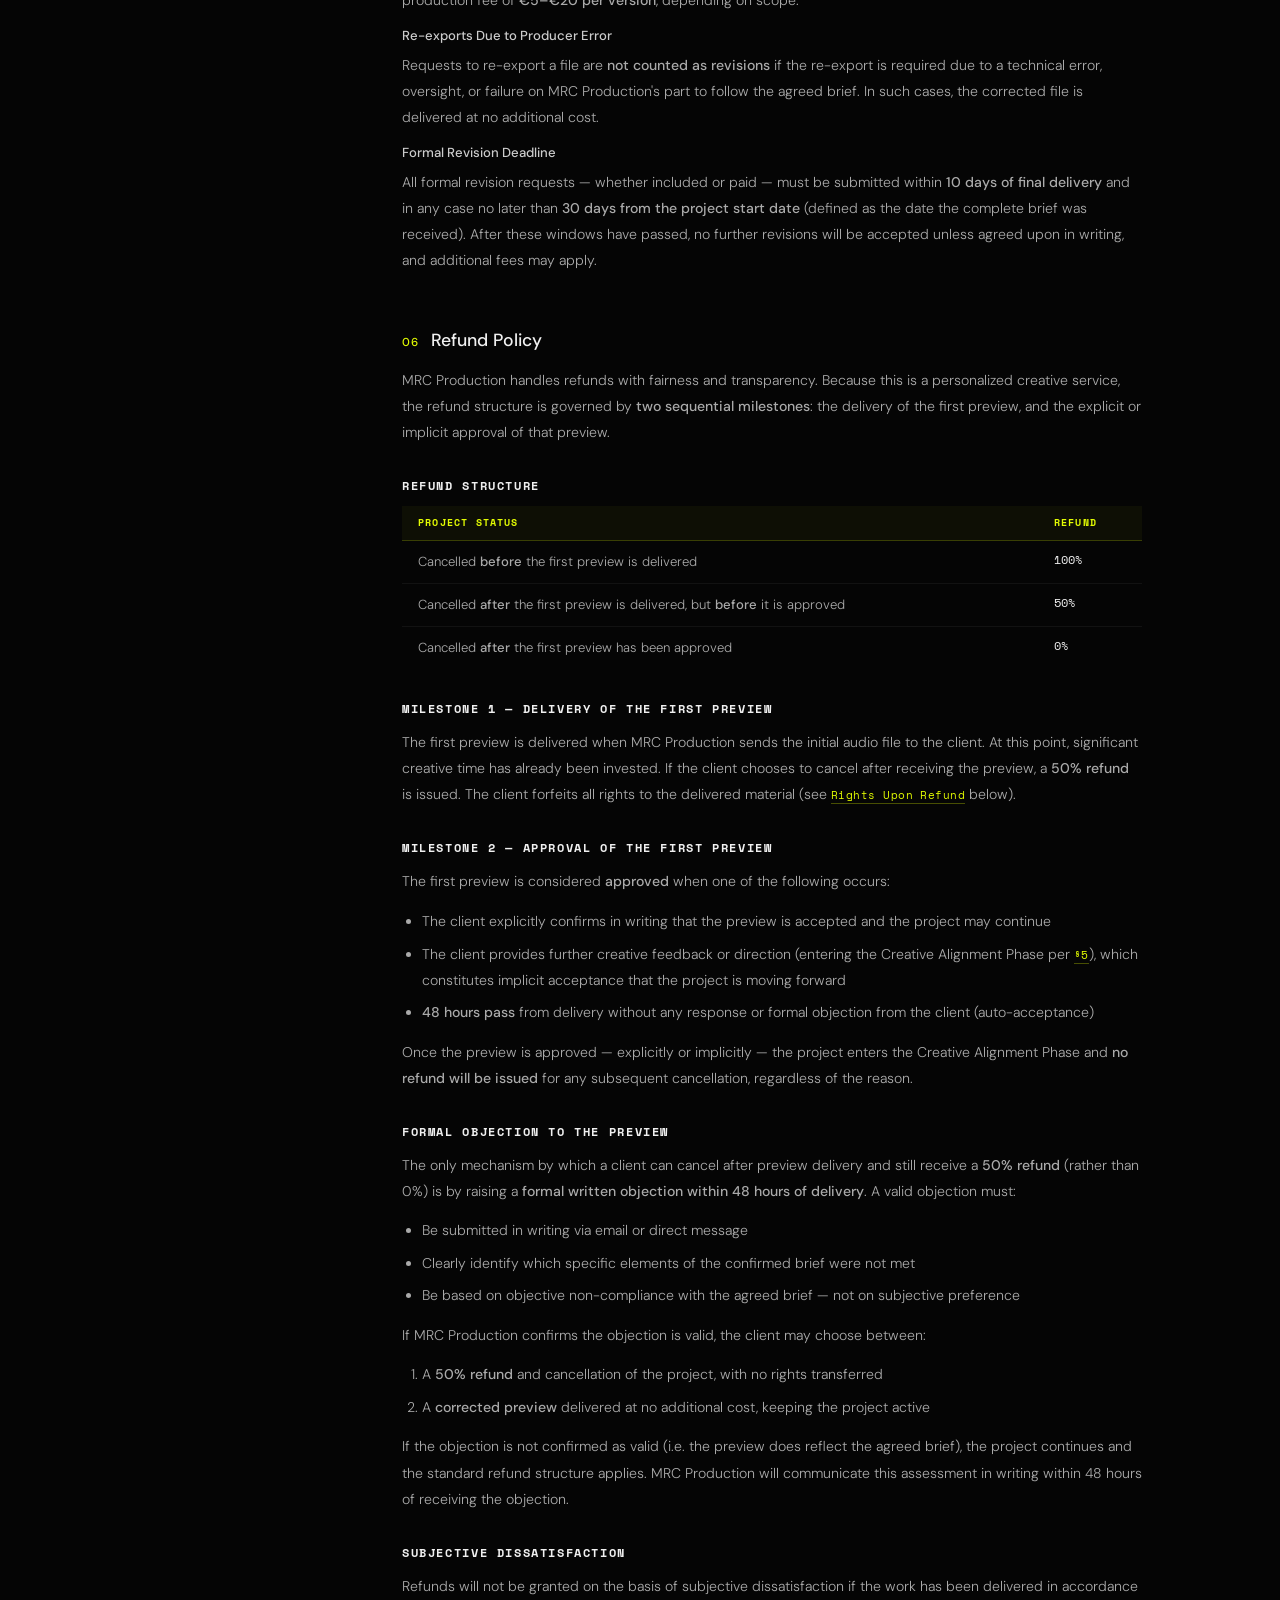
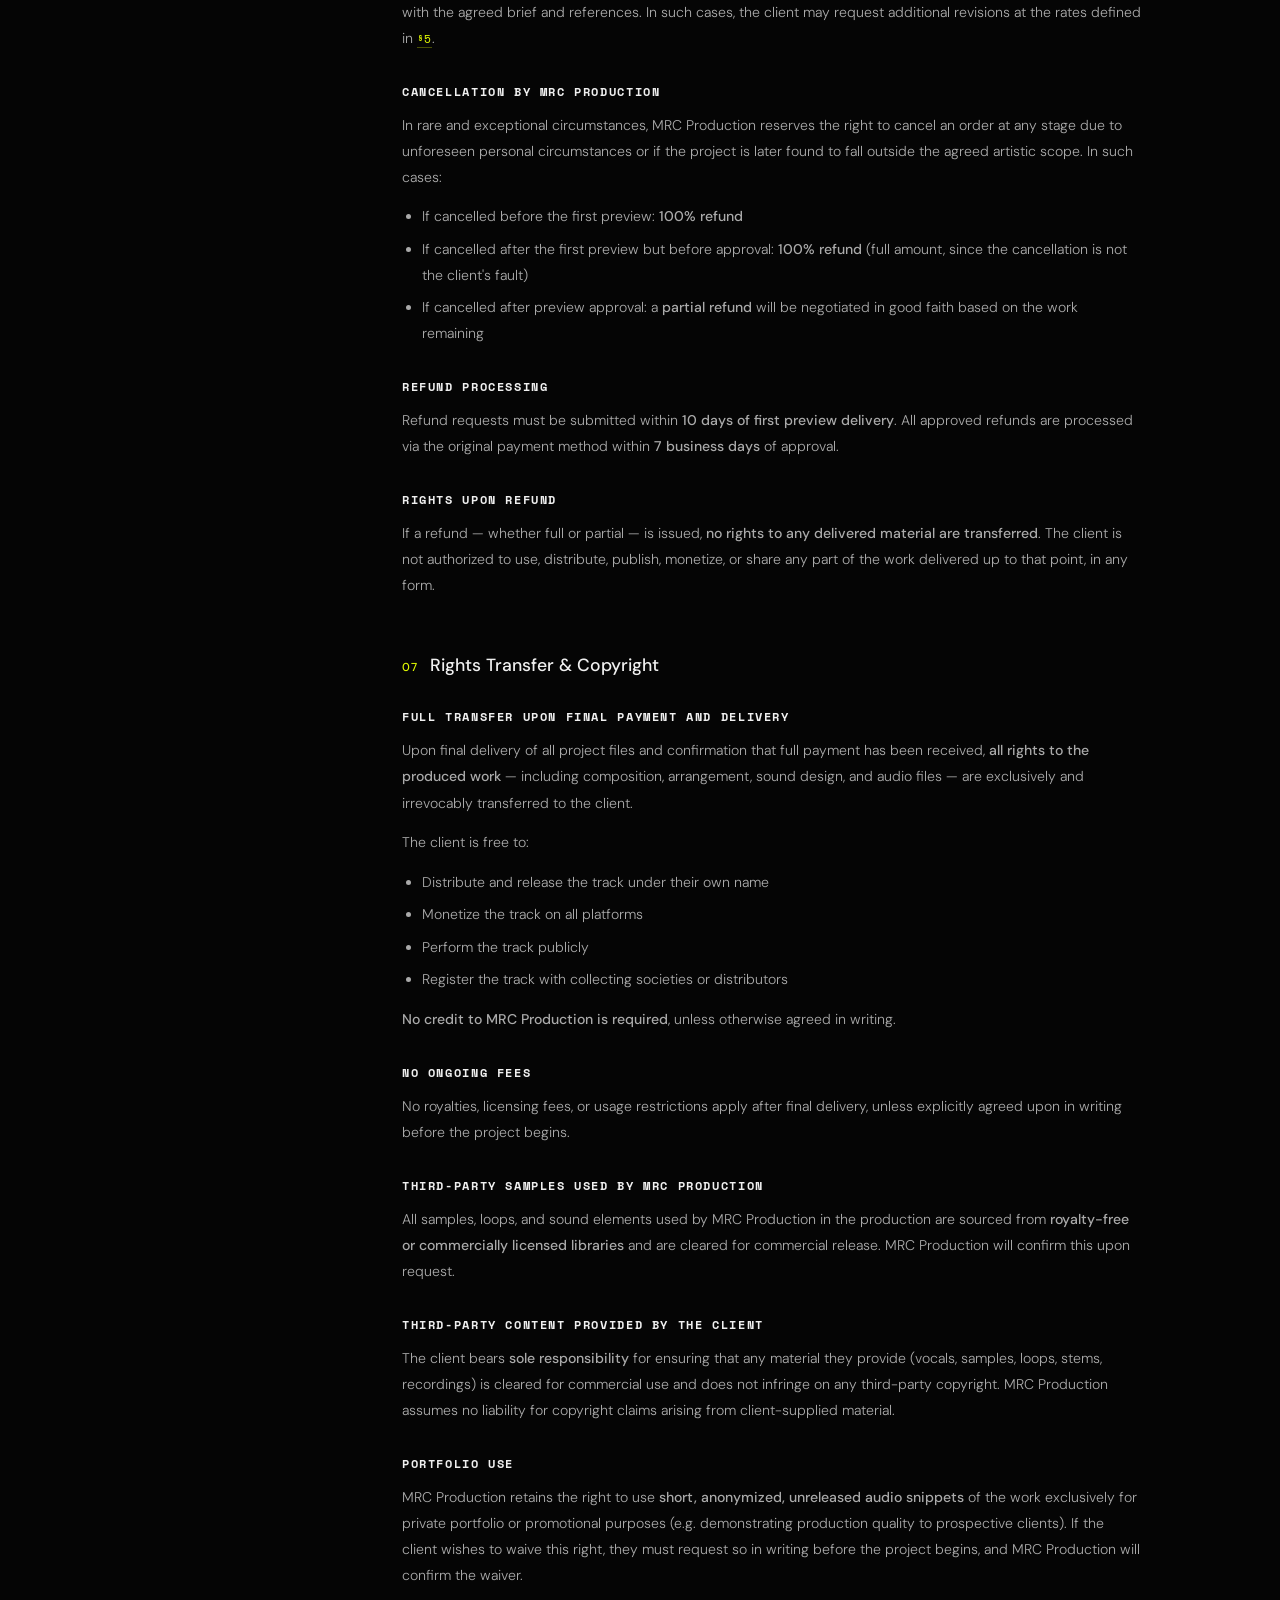
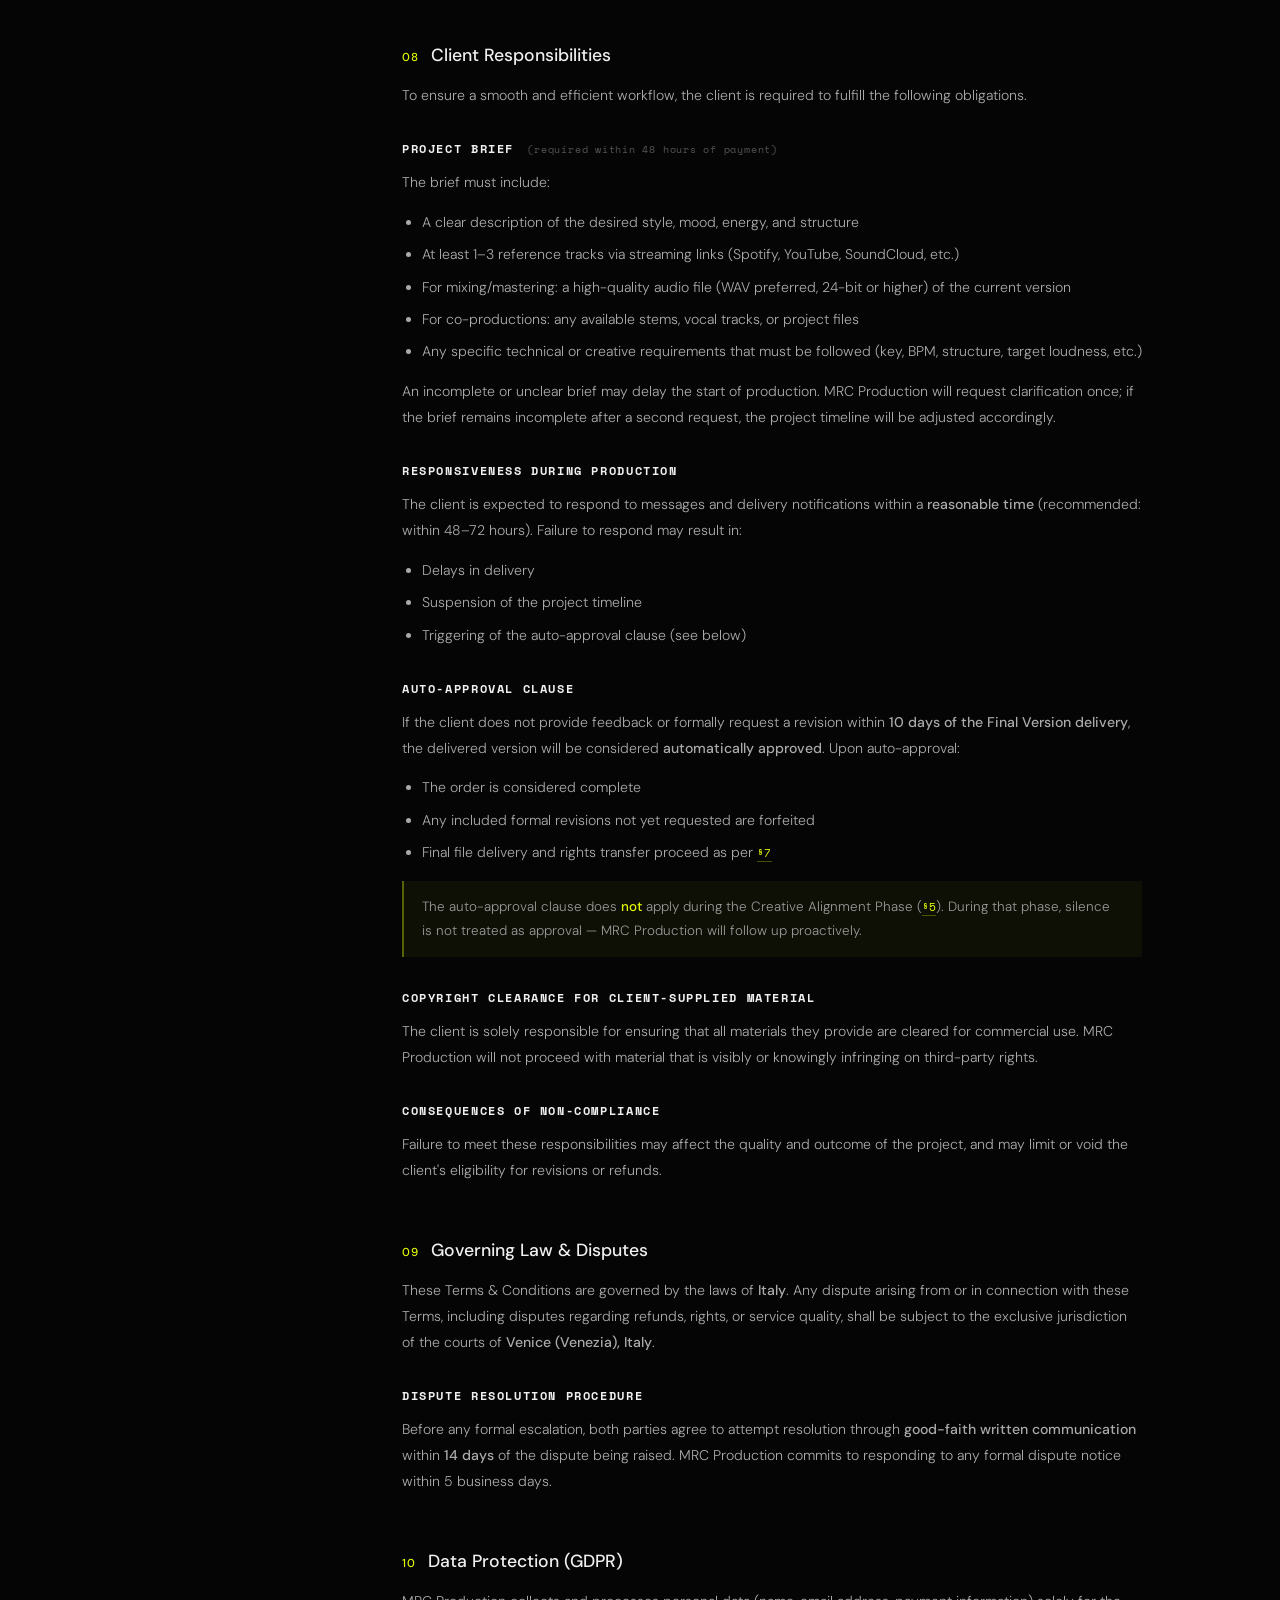
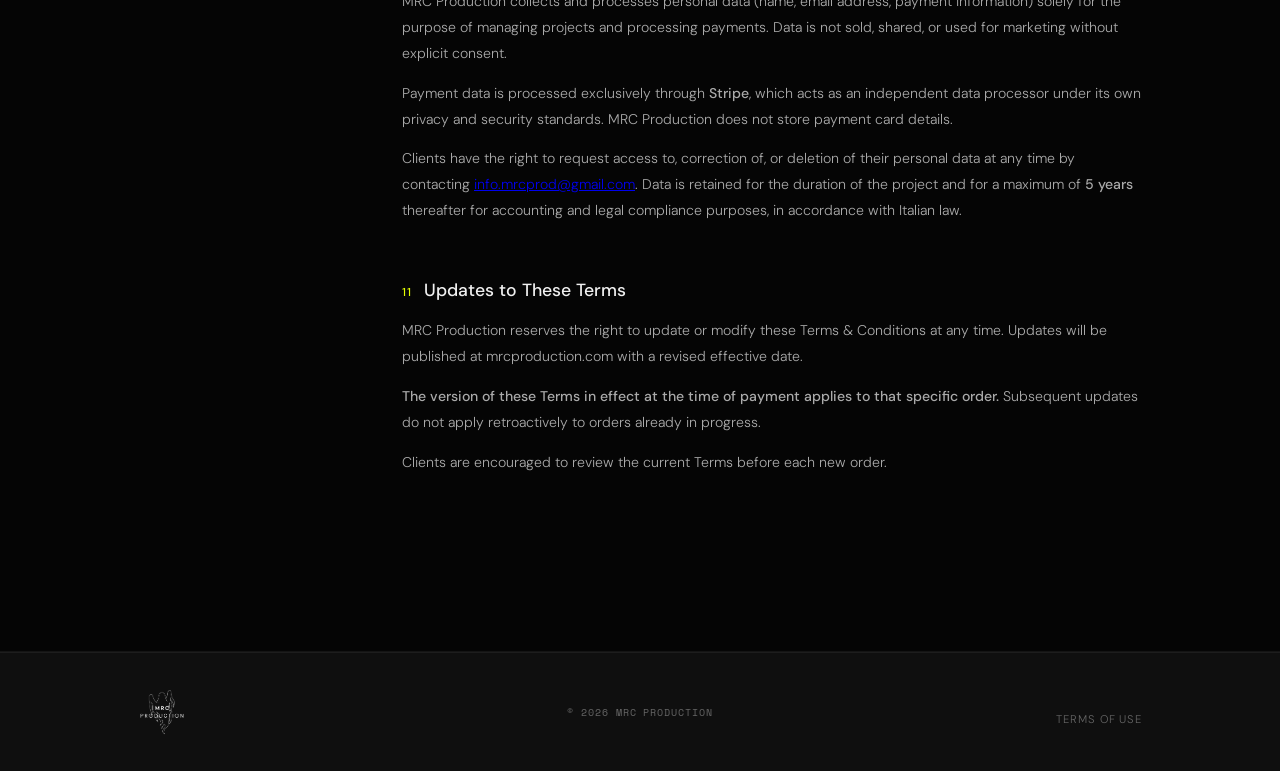
==== commit ca979a1a: "Term Pages Aggiunta term page e definita" ====
--- a/terms.html
+++ b/terms.html
@@ -9,13 +9,156 @@
 <link href="https://fonts.googleapis.com/css2?family=Bebas+Neue&family=Space+Mono:ital,wght@0,400;0,700;1,400&family=DM+Sans:ital,wght@0,300;0,400;0,500;1,300&display=swap" rel="stylesheet">
 <link rel="stylesheet" href="css/style.css">
 <link rel="icon" type="image/png" href="img/logo-icon.png">
+<style>
+  /* ── Terms-page additions ── */
+
+  .terms-intro {
+    font-size: 0.84rem;
+    color: #777;
+    line-height: 1.85;
+    max-width: 660px;
+    margin-top: 1.2rem;
+    font-style: italic;
+  }
+
+  /* Section h3 / h4 hierarchy */
+  .terms-section h3 {
+    font-family: 'Space Mono', monospace;
+    font-size: 0.72rem;
+    letter-spacing: 0.14em;
+    text-transform: uppercase;
+    color: #f0f0f0;
+    margin-top: 2rem;
+    margin-bottom: 0.75rem;
+  }
+  .terms-section h4 {
+    font-size: 0.82rem;
+    font-weight: 500;
+    color: #ccc;
+    margin-top: 1.4rem;
+    margin-bottom: 0.5rem;
+    font-family: 'DM Sans', sans-serif;
+  }
+
+  /* Spacing between p/ul/ol inside a section */
+  .terms-section p + p,
+  .terms-section p + ul,
+  .terms-section p + ol,
+  .terms-section ul + p,
+  .terms-section ol + p,
+  .terms-section ul + h4,
+  .terms-section ol + h4,
+  .terms-section p + h4 {
+    margin-top: 0.85rem;
+  }
+
+  /* Step blocks (Order Flow) */
+  .terms-step {
+    border-left: 2px solid rgba(227, 252, 2, 0.25);
+    padding: 0.75rem 0 0.75rem 1.25rem;
+    margin-top: 0.6rem;
+  }
+  .terms-step + .terms-step {
+    margin-top: 0.6rem;
+  }
+  .step-label {
+    font-family: 'Space Mono', monospace !important;
+    font-size: 0.68rem !important;
+    letter-spacing: 0.12em;
+    text-transform: uppercase;
+    color: #E3FC02 !important;
+    margin-bottom: 0.3rem !important;
+    line-height: 1.4 !important;
+  }
+
+  /* Phase label (small inline note after h3) */
+  .phase-note {
+    font-family: 'Space Mono', monospace;
+    font-size: 0.6rem;
+    color: #555;
+    letter-spacing: 0.08em;
+    font-weight: 400;
+    text-transform: none;
+    margin-left: 0.3rem;
+  }
+
+  /* Note / callout box */
+  .terms-note {
+    background: rgba(227, 252, 2, 0.04);
+    border-left: 2px solid rgba(227, 252, 2, 0.35);
+    padding: 0.85rem 1.1rem;
+    margin-top: 1rem;
+    font-size: 0.84rem !important;
+    color: #999 !important;
+    line-height: 1.8;
+  }
+  .terms-note strong {
+    color: #E3FC02 !important;
+  }
+
+  /* Tables */
+  .terms-table {
+    width: 100%;
+    border-collapse: collapse;
+    margin-top: 0.75rem;
+    margin-bottom: 0.5rem;
+    font-size: 0.82rem;
+  }
+  .terms-table th {
+    font-family: 'Space Mono', monospace;
+    font-size: 0.62rem;
+    letter-spacing: 0.12em;
+    text-transform: uppercase;
+    color: #E3FC02;
+    text-align: left;
+    padding: 0.6rem 1rem;
+    border-bottom: 1px solid rgba(227, 252, 2, 0.2);
+    background: rgba(227, 252, 2, 0.04);
+  }
+  .terms-table td {
+    padding: 0.65rem 1rem;
+    color: #aaa;
+    border-bottom: 1px solid rgba(255, 255, 255, 0.05);
+    line-height: 1.6;
+    vertical-align: top;
+  }
+  .terms-table tbody tr:last-child td {
+    border-bottom: none;
+  }
+  .terms-table tbody tr:hover td {
+    background: rgba(255, 255, 255, 0.02);
+  }
+
+  /* Refund table — highlight the % column */
+  .refund-table td:last-child {
+    font-family: 'Space Mono', monospace;
+    font-size: 0.72rem;
+    color: #f0f0f0;
+    white-space: nowrap;
+  }
+
+  /* Internal cross-reference links (§N) */
+  .xref {
+    color: #E3FC02;
+    text-decoration: none;
+    font-family: 'Space Mono', monospace;
+    font-size: 0.8em;
+    letter-spacing: 0.04em;
+    border-bottom: 1px solid rgba(227, 252, 2, 0.3);
+    transition: border-color 0.15s, color 0.15s;
+  }
+  .xref:hover {
+    color: #fff;
+    border-bottom-color: #fff;
+  }
+</style>
 </head>
 <body>
 
 <!-- NAV -->
 <nav>
   <div class="nav-inner">
-    <a href="index.html"><img src="img/logo.png" alt="MRC Production" class="nav-logo"></a>
+    <a href="index.html"><img src="img/logo.png" alt="MRC Production" class="nav-logo" id="nav-logo"></a>
     <ul class="nav-links">
       <li><a href="index.html#services">Services</a></li>
       <li><a href="index.html#portfolio">Portfolio</a></li>
@@ -45,7 +188,8 @@
   <div class="container">
     <p class="s-tag">Legal</p>
     <h1 class="s-title">Terms of Use</h1>
-    <p class="terms-meta">Effective as of <strong>July 14th, 2025</strong> · <a href="mailto:info.mrcprod@gmail.com">info.mrcprod@gmail.com</a></p>
+    <p class="terms-meta">Effective as of <strong>July 14th, 2025</strong> · Version 2.2 · <a href="mailto:info.mrcprod@gmail.com">info.mrcprod@gmail.com</a></p>
+    <p class="terms-intro">These Terms &amp; Conditions govern all projects undertaken by MRC Production outside of third-party platforms. By proceeding with payment, the client confirms they have read, understood, and accepted every clause contained herein. These Terms apply in full to every order unless a specific written exception has been agreed upon in advance by both parties.</p>
   </div>
 </section>
 
@@ -61,55 +205,337 @@
         <p class="toc-label">Contents</p>
         <ol>
           <li><a href="#t1">Musical Genres</a></li>
-          <li><a href="#t2">Delivery Timeline</a></li>
-          <li><a href="#t3">Payment Terms</a></li>
-          <li><a href="#t4">Revisions</a></li>
-          <li><a href="#t5">Refund Policy</a></li>
-          <li><a href="#t6">Rights Transfer &amp; Copyright</a></li>
-          <li><a href="#t7">Client Responsibilities</a></li>
+          <li><a href="#t2">Order Flow</a></li>
+          <li><a href="#t3">Delivery Timeline</a></li>
+          <li><a href="#t4">Payment Terms</a></li>
+          <li><a href="#t5">Revisions</a></li>
+          <li><a href="#t6">Refund Policy</a></li>
+          <li><a href="#t7">Rights Transfer &amp; Copyright</a></li>
+          <li><a href="#t8">Client Responsibilities</a></li>
+          <li><a href="#t9">Governing Law &amp; Disputes</a></li>
+          <li><a href="#t10">Data Protection</a></li>
+          <li><a href="#t11">Updates</a></li>
         </ol>
       </nav>
 
       <!-- MAIN TEXT -->
       <div class="terms-body">
 
+        <!-- 01 -->
         <div class="terms-section" id="t1">
           <h2><span class="terms-num">01</span> Musical Genres Covered</h2>
-          <p><!-- placeholder --></p>
-        </div>
-
+          <p>MRC Production specializes exclusively in <strong>electronic music</strong>, with primary focus on:</p>
+          <ul>
+            <li><strong>Techno</strong> and its subgenres: peak time, hard techno, acid techno, melodic techno</li>
+            <li>Other electronic-adjacent styles, <strong>upon prior written agreement only</strong></li>
+          </ul>
+          <p>MRC Production reserves the right to <strong>decline any request</strong> that does not align with its production expertise or artistic direction, at any stage prior to payment. Once payment has been received and the project brief accepted, the scope is considered confirmed.</p>
+        </div>
+
+        <!-- 02 -->
         <div class="terms-section" id="t2">
-          <h2><span class="terms-num">02</span> Delivery Timeline</h2>
-          <p><!-- placeholder --></p>
-        </div>
-
+          <h2><span class="terms-num">02</span> Order Flow</h2>
+          <p>All projects follow this sequence. Each step must be completed before the next begins.</p>
+
+          <div class="terms-step">
+            <p class="step-label">Step 1 — Initial Contact</p>
+            <p>The client contacts MRC Production via email or the inquiry form on mrcproduction.com, describing the desired service, genre, and any relevant references.</p>
+          </div>
+          <div class="terms-step">
+            <p class="step-label">Step 2 — Scope Agreement</p>
+            <p>MRC Production confirms availability, discusses the project details, and provides a final price. No work is scheduled until scope and price are agreed upon in writing (email or direct message).</p>
+          </div>
+          <div class="terms-step">
+            <p class="step-label">Step 3 — Payment</p>
+            <p>The client receives a Stripe payment link and completes payment in full. Work is not scheduled until payment is confirmed. See <a href="#t4" class="xref">§4</a> for details.</p>
+          </div>
+          <div class="terms-step">
+            <p class="step-label">Step 4 — Project Brief</p>
+            <p>Within <strong>48 hours of payment</strong>, the client submits the Project Brief, including all required materials and information as detailed in <a href="#t8" class="xref">§8</a>. The production timeline begins <strong>only upon receipt of a complete and usable brief</strong>, not from the date of payment.</p>
+          </div>
+          <div class="terms-step">
+            <p class="step-label">Step 5 — First Preview</p>
+            <p>MRC Production delivers a first preview of the track or mix within the timeframe specified in <a href="#t3" class="xref">§3</a>. This preview constitutes <strong>official first delivery</strong> and triggers the terms of the Refund Policy (<a href="#t6" class="xref">§6</a>).</p>
+          </div>
+          <div class="terms-step">
+            <p class="step-label">Step 6 — Creative Alignment Phase</p>
+            <p>After the first preview, the client may provide feedback, direction, and requests for changes freely. This phase exists to ensure the final version is fully aligned with the client's vision before it is considered complete. Exchanges during this phase — including requests to adjust sounds, structure, arrangement, or mix balance — <strong>do not count as formal revisions</strong>. See <a href="#t5-phase1" class="xref">§5</a> for the full definition of this phase and its limits.</p>
+          </div>
+          <div class="terms-step">
+            <p class="step-label">Step 7 — Final Delivery</p>
+            <p>Once MRC Production and the client have agreed that the track is complete, MRC Production delivers the final version. This delivery marks the <strong>start of the formal revision window</strong> as defined in <a href="#t5-phase2" class="xref">§5</a>. Rights transfer takes effect upon delivery of the final files and confirmation of full payment.</p>
+          </div>
+          <div class="terms-step">
+            <p class="step-label">Step 8 — Formal Revisions</p>
+            <p>After final delivery, the client may request formal revisions within the limits defined in <a href="#t5-phase2" class="xref">§5</a>. Each revision round must consist of a single, consolidated list of feedback.</p>
+          </div>
+        </div>
+
+        <!-- 03 -->
         <div class="terms-section" id="t3">
-          <h2><span class="terms-num">03</span> Payment Terms</h2>
-          <p><!-- placeholder --></p>
-        </div>
-
+          <h2><span class="terms-num">03</span> Delivery Timeline</h2>
+
+          <h3 id="t3-preview">First Preview</h3>
+          <table class="terms-table">
+            <thead>
+              <tr><th>Service</th><th>First Preview Delivered Within</th></tr>
+            </thead>
+            <tbody>
+              <tr><td>Ghost Production</td><td>5 business days from receipt of complete brief</td></tr>
+              <tr><td>Mixing</td><td>3 business days from receipt of complete brief</td></tr>
+              <tr><td>Mastering</td><td>2 business days from receipt of complete brief</td></tr>
+              <tr><td>Beat / Instrumental</td><td>4 business days from receipt of complete brief</td></tr>
+            </tbody>
+          </table>
+          <p>These timelines are standard estimates. Actual delivery may vary slightly depending on project complexity. MRC Production will communicate any delay proactively.</p>
+
+          <h3 id="t3-priority">Priority Delivery</h3>
+          <p>A <strong>priority delivery</strong> option is available at an additional flat fee of <strong>€25</strong>, subject to availability. This option must be requested and confirmed <strong>before payment</strong> — it cannot be added retroactively.</p>
+
+          <h3 id="t3-communication">Communication</h3>
+          <p>MRC Production typically responds within <strong>24 business hours</strong>. Response times may vary depending on workload and time zone differences. This window applies to all communication: feedback, file delivery, and general correspondence.</p>
+
+          <h3 id="t3-brief-not-received">Brief Not Received</h3>
+          <p>If the client does not submit a complete Project Brief within <strong>7 days of payment</strong>, the project will be placed on hold. If no brief is received within <strong>30 days of payment</strong>, the order will be cancelled and a refund will be issued per the terms of <a href="#t6" class="xref">§6</a>, treating the project as cancelled before production began.</p>
+        </div>
+
+        <!-- 04 -->
         <div class="terms-section" id="t4">
-          <h2><span class="terms-num">04</span> Revisions</h2>
-          <p><!-- placeholder --></p>
-        </div>
-
+          <h2><span class="terms-num">04</span> Payment Terms</h2>
+          <ul>
+            <li>All payments are made <strong>in full and in advance</strong> via Stripe.</li>
+            <li>Accepted methods: credit/debit card, Apple Pay, Google Pay, PayPal, and other locally supported methods via Stripe.</li>
+            <li>Production does not begin until payment is confirmed and the Project Brief is received.</li>
+            <li>Prices are agreed upon before payment and are fixed for the confirmed scope. Any additions or changes to scope after payment may incur additional charges, which must be agreed upon in writing before work on the additions begins.</li>
+            <li>Invoices or payment receipts are available upon request.</li>
+          </ul>
+        </div>
+
+        <!-- 05 -->
         <div class="terms-section" id="t5">
-          <h2><span class="terms-num">05</span> Refund Policy</h2>
-          <p><!-- placeholder --></p>
-        </div>
-
+          <h2><span class="terms-num">05</span> Revisions</h2>
+          <p>The production process is divided into two distinct phases with different rules: the <strong>Creative Alignment Phase</strong> and the <strong>Formal Revision Phase</strong>. Understanding the difference between these two phases is essential.</p>
+
+          <h3 id="t5-phase1">Phase 1 — Creative Alignment <span class="phase-note">(Post-Preview · Pre-Final Delivery)</span></h3>
+          <p>After the first preview is delivered, the client enters the Creative Alignment Phase. During this phase, the client is encouraged to provide <strong>open and iterative feedback</strong> to guide the direction of the track toward the desired result.</p>
+          <p>Requests during this phase may include:</p>
+          <ul>
+            <li>Changes to arrangement, structure, or song sections</li>
+            <li>Sound and instrument replacements or additions</li>
+            <li>Adjustments to mix balance, energy, or vibe</li>
+            <li>Changes in overall direction, within the originally agreed genre</li>
+            <li>Any other feedback aimed at aligning the track with the client's vision</li>
+          </ul>
+          <p><strong>None of these exchanges count as formal revisions.</strong> There is no limit on the number of feedback rounds during this phase. The goal is to reach a version that both parties consider complete and ready for final delivery.</p>
+          <p>This phase ends when MRC Production and the client mutually agree — explicitly or implicitly — that the track is ready to be finalized. At that point, MRC Production delivers the <strong>Final Version</strong>, which opens the Formal Revision Phase.</p>
+          <div class="terms-note">
+            <strong>Important:</strong> The Creative Alignment Phase does not authorize unlimited rebuilds or changes in genre. Requests that require starting the track from scratch, or that fundamentally contradict the original brief, fall outside this phase and will be quoted separately.
+          </div>
+
+          <h3 id="t5-phase2">Phase 2 — Formal Revisions <span class="phase-note">(Post-Final Delivery)</span></h3>
+          <p>Formal revisions begin <strong>after the Final Version has been delivered</strong>. At this stage, the track is considered complete, and revisions are intended to address specific, targeted adjustments — not creative exploration.</p>
+
+          <h4 id="t5-what-counts">What Counts as a Formal Revision</h4>
+          <p>A formal revision is a <strong>minor, specific adjustment</strong> to the final delivered version, including:</p>
+          <ul>
+            <li>Fine-tuning of mixing levels or EQ</li>
+            <li>Minor sound replacements</li>
+            <li>Small arrangement tweaks</li>
+            <li>Export format or technical corrections not caused by producer error</li>
+          </ul>
+          <p>Formal revisions <strong>do not include</strong>:</p>
+          <ul>
+            <li>Requests already addressed during the Creative Alignment Phase</li>
+            <li>Complete structural rebuilds or genre changes</li>
+            <li>Changes that contradict the approved final direction</li>
+          </ul>
+          <p>If a request falls outside the scope of a formal revision, MRC Production will communicate this and provide a separate quote before proceeding.</p>
+
+          <h4 id="t5-limits">Formal Revision Limits by Service</h4>
+          <table class="terms-table">
+            <thead>
+              <tr><th>Service</th><th>Free Formal Revisions Included</th></tr>
+            </thead>
+            <tbody>
+              <tr><td>Ghost Production</td><td>3</td></tr>
+              <tr><td>Mixing</td><td>3</td></tr>
+              <tr><td>Mastering</td><td>3</td></tr>
+            </tbody>
+          </table>
+          <p>The exact number of included revisions is confirmed in the order summary sent after payment.</p>
+
+          <h4 id="t5-how-to-submit">How to Submit a Formal Revision Request</h4>
+          <p>Each revision round consists of <strong>one single, consolidated feedback message</strong>. Multiple separate messages sent after a revision has already begun may each count as a separate revision request. Clients are encouraged to collect all feedback before sending.</p>
+
+          <h4 id="t5-additional">Additional Formal Revisions</h4>
+          <p>Once included revisions are exhausted, each additional revision request is subject to a fee of <strong>€5–€20</strong>, depending on complexity and service type. This fee must be agreed upon and paid before work begins.</p>
+
+          <h4 id="t5-alt-versions">Alternative Versions</h4>
+          <p>Requests for alternative versions (extended mix, radio edit, instrumental, acappella, etc.) are subject to an export or production fee of <strong>€5–€20 per version</strong>, depending on scope.</p>
+
+          <h4 id="t5-producer-error">Re-exports Due to Producer Error</h4>
+          <p>Requests to re-export a file are <strong>not counted as revisions</strong> if the re-export is required due to a technical error, oversight, or failure on MRC Production's part to follow the agreed brief. In such cases, the corrected file is delivered at no additional cost.</p>
+
+          <h4 id="t5-deadline">Formal Revision Deadline</h4>
+          <p>All formal revision requests — whether included or paid — must be submitted within <strong>10 days of final delivery</strong> and in any case no later than <strong>30 days from the project start date</strong> (defined as the date the complete brief was received). After these windows have passed, no further revisions will be accepted unless agreed upon in writing, and additional fees may apply.</p>
+        </div>
+
+        <!-- 06 -->
         <div class="terms-section" id="t6">
-          <h2><span class="terms-num">06</span> Rights Transfer &amp; Copyright</h2>
-          <p><!-- placeholder --></p>
-        </div>
-
+          <h2><span class="terms-num">06</span> Refund Policy</h2>
+          <p>MRC Production handles refunds with fairness and transparency. Because this is a personalized creative service, the refund structure is governed by <strong>two sequential milestones</strong>: the delivery of the first preview, and the explicit or implicit approval of that preview.</p>
+
+          <h3 id="t6-structure">Refund Structure</h3>
+          <table class="terms-table refund-table">
+            <thead>
+              <tr><th>Project Status</th><th>Refund</th></tr>
+            </thead>
+            <tbody>
+              <tr><td>Cancelled <strong>before</strong> the first preview is delivered</td><td><strong>100%</strong></td></tr>
+              <tr><td>Cancelled <strong>after</strong> the first preview is delivered, but <strong>before</strong> it is approved</td><td><strong>50%</strong></td></tr>
+              <tr><td>Cancelled <strong>after</strong> the first preview has been approved</td><td><strong>0%</strong></td></tr>
+            </tbody>
+          </table>
+
+          <h3 id="t6-milestone1">Milestone 1 — Delivery of the First Preview</h3>
+          <p>The first preview is delivered when MRC Production sends the initial audio file to the client. At this point, significant creative time has already been invested. If the client chooses to cancel after receiving the preview, a <strong>50% refund</strong> is issued. The client forfeits all rights to the delivered material (see <a href="#t6-rights-upon-refund" class="xref">Rights Upon Refund</a> below).</p>
+
+          <h3 id="t6-milestone2">Milestone 2 — Approval of the First Preview</h3>
+          <p>The first preview is considered <strong>approved</strong> when one of the following occurs:</p>
+          <ul>
+            <li>The client explicitly confirms in writing that the preview is accepted and the project may continue</li>
+            <li>The client provides further creative feedback or direction (entering the Creative Alignment Phase per <a href="#t5-phase1" class="xref">§5</a>), which constitutes implicit acceptance that the project is moving forward</li>
+            <li><strong>48 hours pass</strong> from delivery without any response or formal objection from the client (auto-acceptance)</li>
+          </ul>
+          <p>Once the preview is approved — explicitly or implicitly — the project enters the Creative Alignment Phase and <strong>no refund will be issued</strong> for any subsequent cancellation, regardless of the reason.</p>
+
+          <h3 id="t6-objection">Formal Objection to the Preview</h3>
+          <p>The only mechanism by which a client can cancel after preview delivery and still receive a <strong>50% refund</strong> (rather than 0%) is by raising a <strong>formal written objection within 48 hours of delivery</strong>. A valid objection must:</p>
+          <ul>
+            <li>Be submitted in writing via email or direct message</li>
+            <li>Clearly identify which specific elements of the confirmed brief were not met</li>
+            <li>Be based on objective non-compliance with the agreed brief — not on subjective preference</li>
+          </ul>
+          <p>If MRC Production confirms the objection is valid, the client may choose between:</p>
+          <ol>
+            <li>A <strong>50% refund</strong> and cancellation of the project, with no rights transferred</li>
+            <li>A <strong>corrected preview</strong> delivered at no additional cost, keeping the project active</li>
+          </ol>
+          <p>If the objection is not confirmed as valid (i.e. the preview does reflect the agreed brief), the project continues and the standard refund structure applies. MRC Production will communicate this assessment in writing within 48 hours of receiving the objection.</p>
+
+          <h3 id="t6-subjective">Subjective Dissatisfaction</h3>
+          <p>Refunds will not be granted on the basis of subjective dissatisfaction if the work has been delivered in accordance with the agreed brief and references. In such cases, the client may request additional revisions at the rates defined in <a href="#t5-additional" class="xref">§5</a>.</p>
+
+          <h3 id="t6-cancellation-by-mrc">Cancellation by MRC Production</h3>
+          <p>In rare and exceptional circumstances, MRC Production reserves the right to cancel an order at any stage due to unforeseen personal circumstances or if the project is later found to fall outside the agreed artistic scope. In such cases:</p>
+          <ul>
+            <li>If cancelled before the first preview: <strong>100% refund</strong></li>
+            <li>If cancelled after the first preview but before approval: <strong>100% refund</strong> (full amount, since the cancellation is not the client's fault)</li>
+            <li>If cancelled after preview approval: a <strong>partial refund</strong> will be negotiated in good faith based on the work remaining</li>
+          </ul>
+
+          <h3 id="t6-processing">Refund Processing</h3>
+          <p>Refund requests must be submitted within <strong>10 days of first preview delivery</strong>. All approved refunds are processed via the original payment method within <strong>7 business days</strong> of approval.</p>
+
+          <h3 id="t6-rights-upon-refund">Rights Upon Refund</h3>
+          <p>If a refund — whether full or partial — is issued, <strong>no rights to any delivered material are transferred</strong>. The client is not authorized to use, distribute, publish, monetize, or share any part of the work delivered up to that point, in any form.</p>
+        </div>
+
+        <!-- 07 -->
         <div class="terms-section" id="t7">
-          <h2><span class="terms-num">07</span> Client Responsibilities</h2>
-          <p><!-- placeholder --></p>
-        </div>
-
-      </div>
-    </div>
+          <h2><span class="terms-num">07</span> Rights Transfer &amp; Copyright</h2>
+
+          <h3 id="t7-transfer">Full Transfer Upon Final Payment and Delivery</h3>
+          <p>Upon final delivery of all project files and confirmation that full payment has been received, <strong>all rights to the produced work</strong> — including composition, arrangement, sound design, and audio files — are exclusively and irrevocably transferred to the client.</p>
+          <p>The client is free to:</p>
+          <ul>
+            <li>Distribute and release the track under their own name</li>
+            <li>Monetize the track on all platforms</li>
+            <li>Perform the track publicly</li>
+            <li>Register the track with collecting societies or distributors</li>
+          </ul>
+          <p><strong>No credit to MRC Production is required</strong>, unless otherwise agreed in writing.</p>
+
+          <h3 id="t7-no-fees">No Ongoing Fees</h3>
+          <p>No royalties, licensing fees, or usage restrictions apply after final delivery, unless explicitly agreed upon in writing before the project begins.</p>
+
+          <h3 id="t7-samples-mrc">Third-Party Samples Used by MRC Production</h3>
+          <p>All samples, loops, and sound elements used by MRC Production in the production are sourced from <strong>royalty-free or commercially licensed libraries</strong> and are cleared for commercial release. MRC Production will confirm this upon request.</p>
+
+          <h3 id="t7-samples-client">Third-Party Content Provided by the Client</h3>
+          <p>The client bears <strong>sole responsibility</strong> for ensuring that any material they provide (vocals, samples, loops, stems, recordings) is cleared for commercial use and does not infringe on any third-party copyright. MRC Production assumes no liability for copyright claims arising from client-supplied material.</p>
+
+          <h3 id="t7-portfolio">Portfolio Use</h3>
+          <p>MRC Production retains the right to use <strong>short, anonymized, unreleased audio snippets</strong> of the work exclusively for private portfolio or promotional purposes (e.g. demonstrating production quality to prospective clients). If the client wishes to waive this right, they must request so in writing before the project begins, and MRC Production will confirm the waiver.</p>
+        </div>
+
+        <!-- 08 -->
+        <div class="terms-section" id="t8">
+          <h2><span class="terms-num">08</span> Client Responsibilities</h2>
+          <p>To ensure a smooth and efficient workflow, the client is required to fulfill the following obligations.</p>
+
+          <h3 id="t8-brief">Project Brief <span class="phase-note">(required within 48 hours of payment)</span></h3>
+          <p>The brief must include:</p>
+          <ul>
+            <li>A clear description of the desired style, mood, energy, and structure</li>
+            <li>At least 1–3 reference tracks via streaming links (Spotify, YouTube, SoundCloud, etc.)</li>
+            <li>For mixing/mastering: a high-quality audio file (WAV preferred, 24-bit or higher) of the current version</li>
+            <li>For co-productions: any available stems, vocal tracks, or project files</li>
+            <li>Any specific technical or creative requirements that must be followed (key, BPM, structure, target loudness, etc.)</li>
+          </ul>
+          <p>An incomplete or unclear brief may delay the start of production. MRC Production will request clarification once; if the brief remains incomplete after a second request, the project timeline will be adjusted accordingly.</p>
+
+          <h3 id="t8-responsiveness">Responsiveness During Production</h3>
+          <p>The client is expected to respond to messages and delivery notifications within a <strong>reasonable time</strong> (recommended: within 48–72 hours). Failure to respond may result in:</p>
+          <ul>
+            <li>Delays in delivery</li>
+            <li>Suspension of the project timeline</li>
+            <li>Triggering of the auto-approval clause (see below)</li>
+          </ul>
+
+          <h3 id="t8-auto-approval">Auto-Approval Clause</h3>
+          <p>If the client does not provide feedback or formally request a revision within <strong>10 days of the Final Version delivery</strong>, the delivered version will be considered <strong>automatically approved</strong>. Upon auto-approval:</p>
+          <ul>
+            <li>The order is considered complete</li>
+            <li>Any included formal revisions not yet requested are forfeited</li>
+            <li>Final file delivery and rights transfer proceed as per <a href="#t7-transfer" class="xref">§7</a></li>
+          </ul>
+          <div class="terms-note">The auto-approval clause does <strong>not</strong> apply during the Creative Alignment Phase (<a href="#t5-phase1" class="xref">§5</a>). During that phase, silence is not treated as approval — MRC Production will follow up proactively.</div>
+
+          <h3 id="t8-copyright">Copyright Clearance for Client-Supplied Material</h3>
+          <p>The client is solely responsible for ensuring that all materials they provide are cleared for commercial use. MRC Production will not proceed with material that is visibly or knowingly infringing on third-party rights.</p>
+
+          <h3 id="t8-compliance">Consequences of Non-Compliance</h3>
+          <p>Failure to meet these responsibilities may affect the quality and outcome of the project, and may limit or void the client's eligibility for revisions or refunds.</p>
+        </div>
+
+        <!-- 09 -->
+        <div class="terms-section" id="t9">
+          <h2><span class="terms-num">09</span> Governing Law &amp; Disputes</h2>
+          <p>These Terms &amp; Conditions are governed by the laws of <strong>Italy</strong>. Any dispute arising from or in connection with these Terms, including disputes regarding refunds, rights, or service quality, shall be subject to the exclusive jurisdiction of the courts of <strong>Venice (Venezia), Italy</strong>.</p>
+
+          <h3 id="t9-procedure">Dispute Resolution Procedure</h3>
+          <p>Before any formal escalation, both parties agree to attempt resolution through <strong>good-faith written communication</strong> within <strong>14 days</strong> of the dispute being raised. MRC Production commits to responding to any formal dispute notice within 5 business days.</p>
+        </div>
+
+        <!-- 10 -->
+        <div class="terms-section" id="t10">
+          <h2><span class="terms-num">10</span> Data Protection (GDPR)</h2>
+          <p>MRC Production collects and processes personal data (name, email address, payment information) solely for the purpose of managing projects and processing payments. Data is not sold, shared, or used for marketing without explicit consent.</p>
+          <p>Payment data is processed exclusively through <strong>Stripe</strong>, which acts as an independent data processor under its own privacy and security standards. MRC Production does not store payment card details.</p>
+          <p>Clients have the right to request access to, correction of, or deletion of their personal data at any time by contacting <a href="mailto:info.mrcprod@gmail.com">info.mrcprod@gmail.com</a>. Data is retained for the duration of the project and for a maximum of <strong>5 years</strong> thereafter for accounting and legal compliance purposes, in accordance with Italian law.</p>
+        </div>
+
+        <!-- 11 -->
+        <div class="terms-section" id="t11">
+          <h2><span class="terms-num">11</span> Updates to These Terms</h2>
+          <p>MRC Production reserves the right to update or modify these Terms &amp; Conditions at any time. Updates will be published at mrcproduction.com with a revised effective date.</p>
+          <p><strong>The version of these Terms in effect at the time of payment applies to that specific order.</strong> Subsequent updates do not apply retroactively to orders already in progress.</p>
+          <p>Clients are encouraged to review the current Terms before each new order.</p>
+        </div>
+
+      </div><!-- end .terms-body -->
+    </div><!-- end .terms-layout -->
   </div>
 </section>
 
@@ -120,13 +546,14 @@
   <div class="footer-inner">
     <img src="img/logo.png" alt="MRC Production" class="footer-logo">
     <div class="footer-copy">© 2026 MRC PRODUCTION</div>
-    <div class="footer-tag">
-      <span>Ghost Production</span><span class="footer-dot"> · </span><span>Track Finishing</span><span class="footer-dot"> · </span><span>Remixes</span>
+    <div class="footer-legal">
+      <a href="terms.html">Terms of Use</a>
     </div>
   </div>
 </footer>
 
 <script>
+// Mobile menu
 const hamburger = document.getElementById("nav-hamburger");
 const mobileMenu = document.getElementById("mobile-menu");
 hamburger.addEventListener("click", () => {
@@ -139,7 +566,21 @@
     mobileMenu.classList.remove("open");
   });
 });
+
+// TOC active section highlight on scroll
+const sections = document.querySelectorAll(".terms-section");
+const tocLinks = document.querySelectorAll(".terms-toc a");
+const observer = new IntersectionObserver((entries) => {
+  entries.forEach(entry => {
+    if (entry.isIntersecting) {
+      tocLinks.forEach(a => a.classList.remove("active"));
+      const active = document.querySelector(`.terms-toc a[href="#${entry.target.id}"]`);
+      if (active) active.classList.add("active");
+    }
+  });
+}, { rootMargin: "-20% 0px -70% 0px" });
+sections.forEach(s => observer.observe(s));
 </script>
 
 </body>
-</html>+</html>
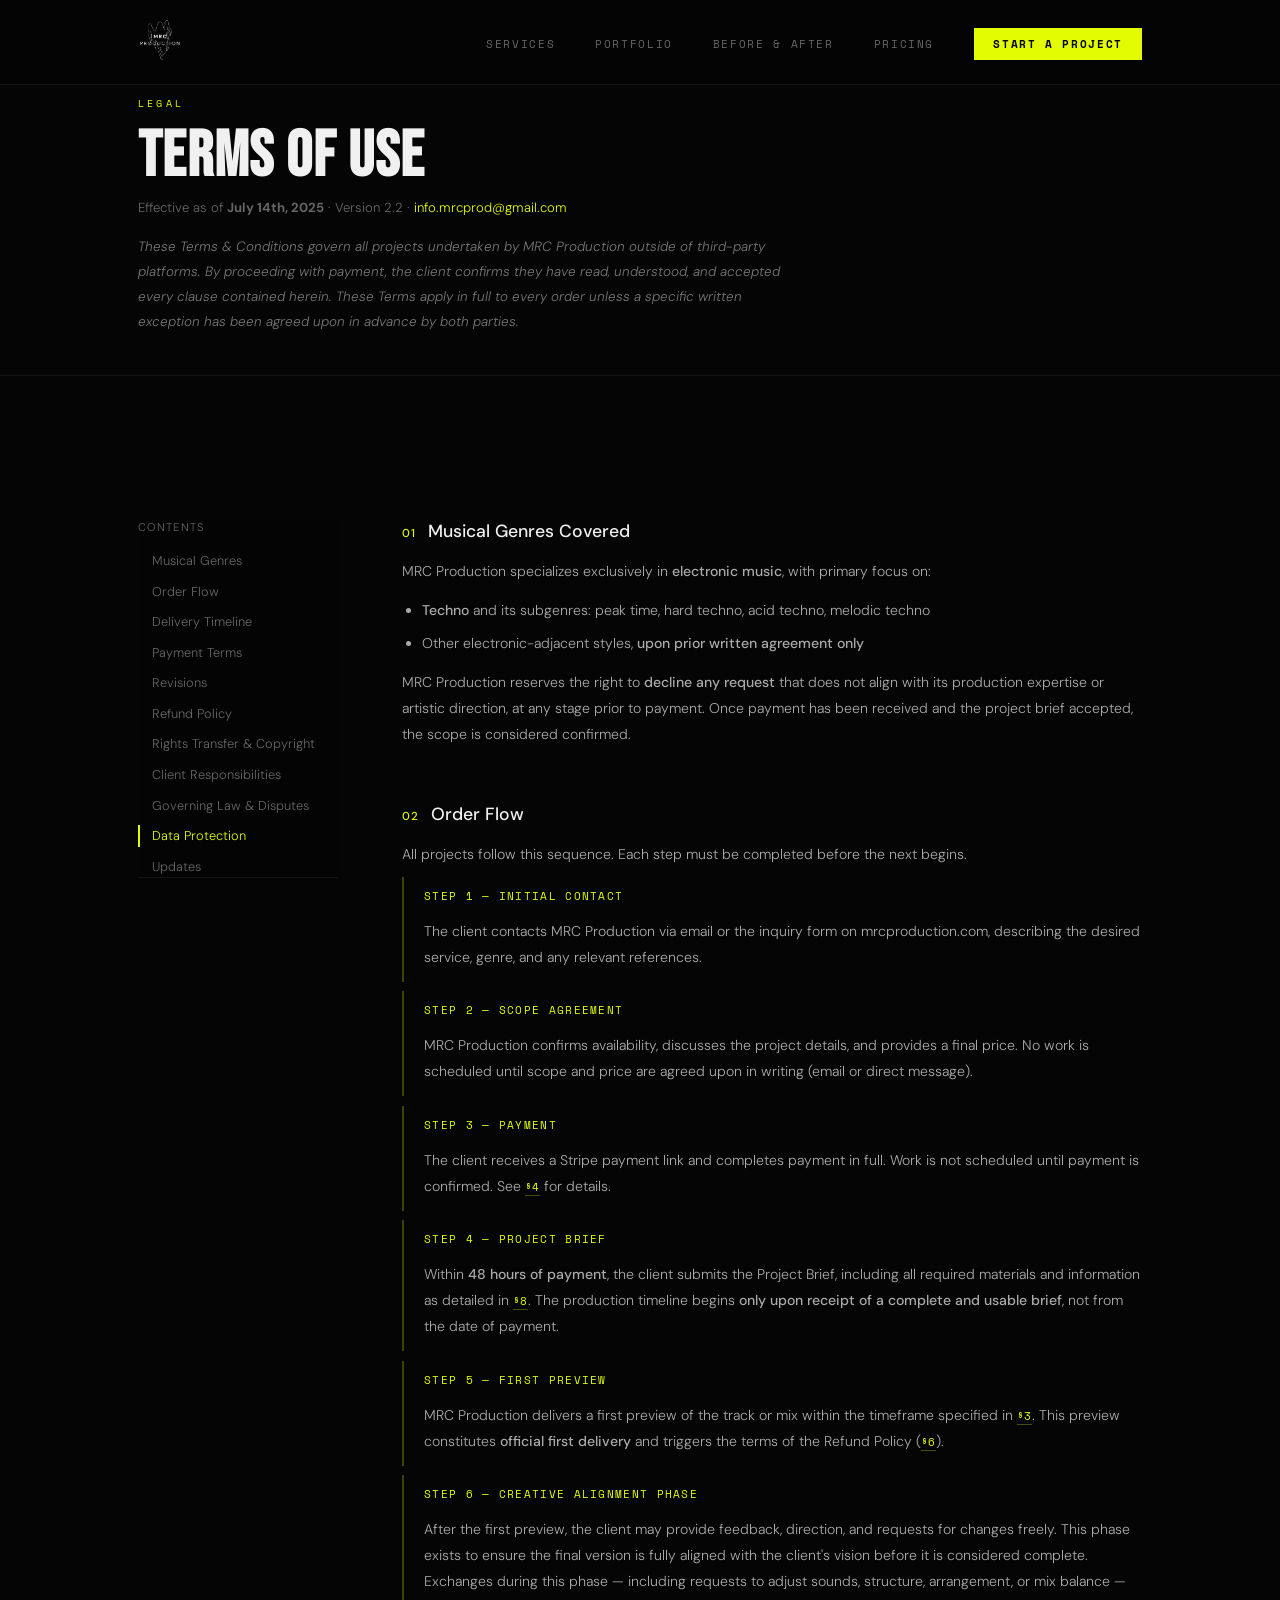
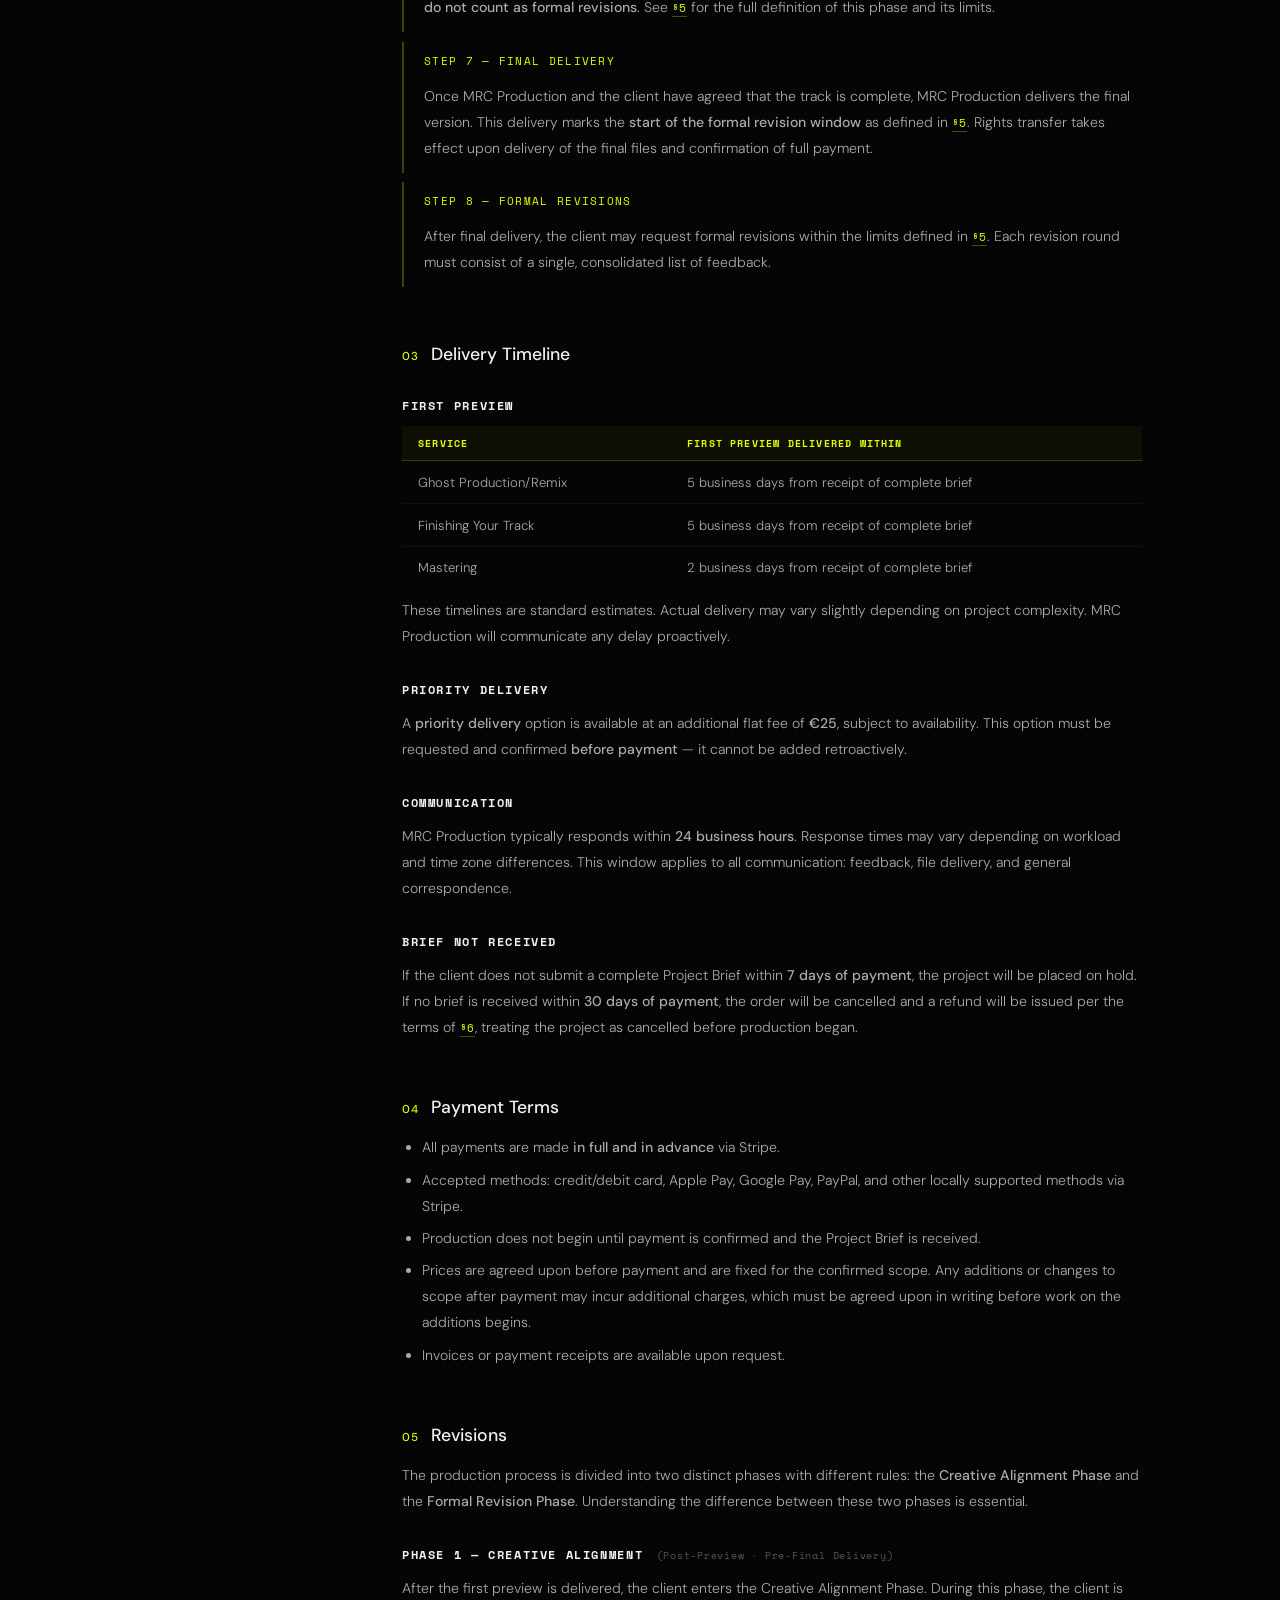
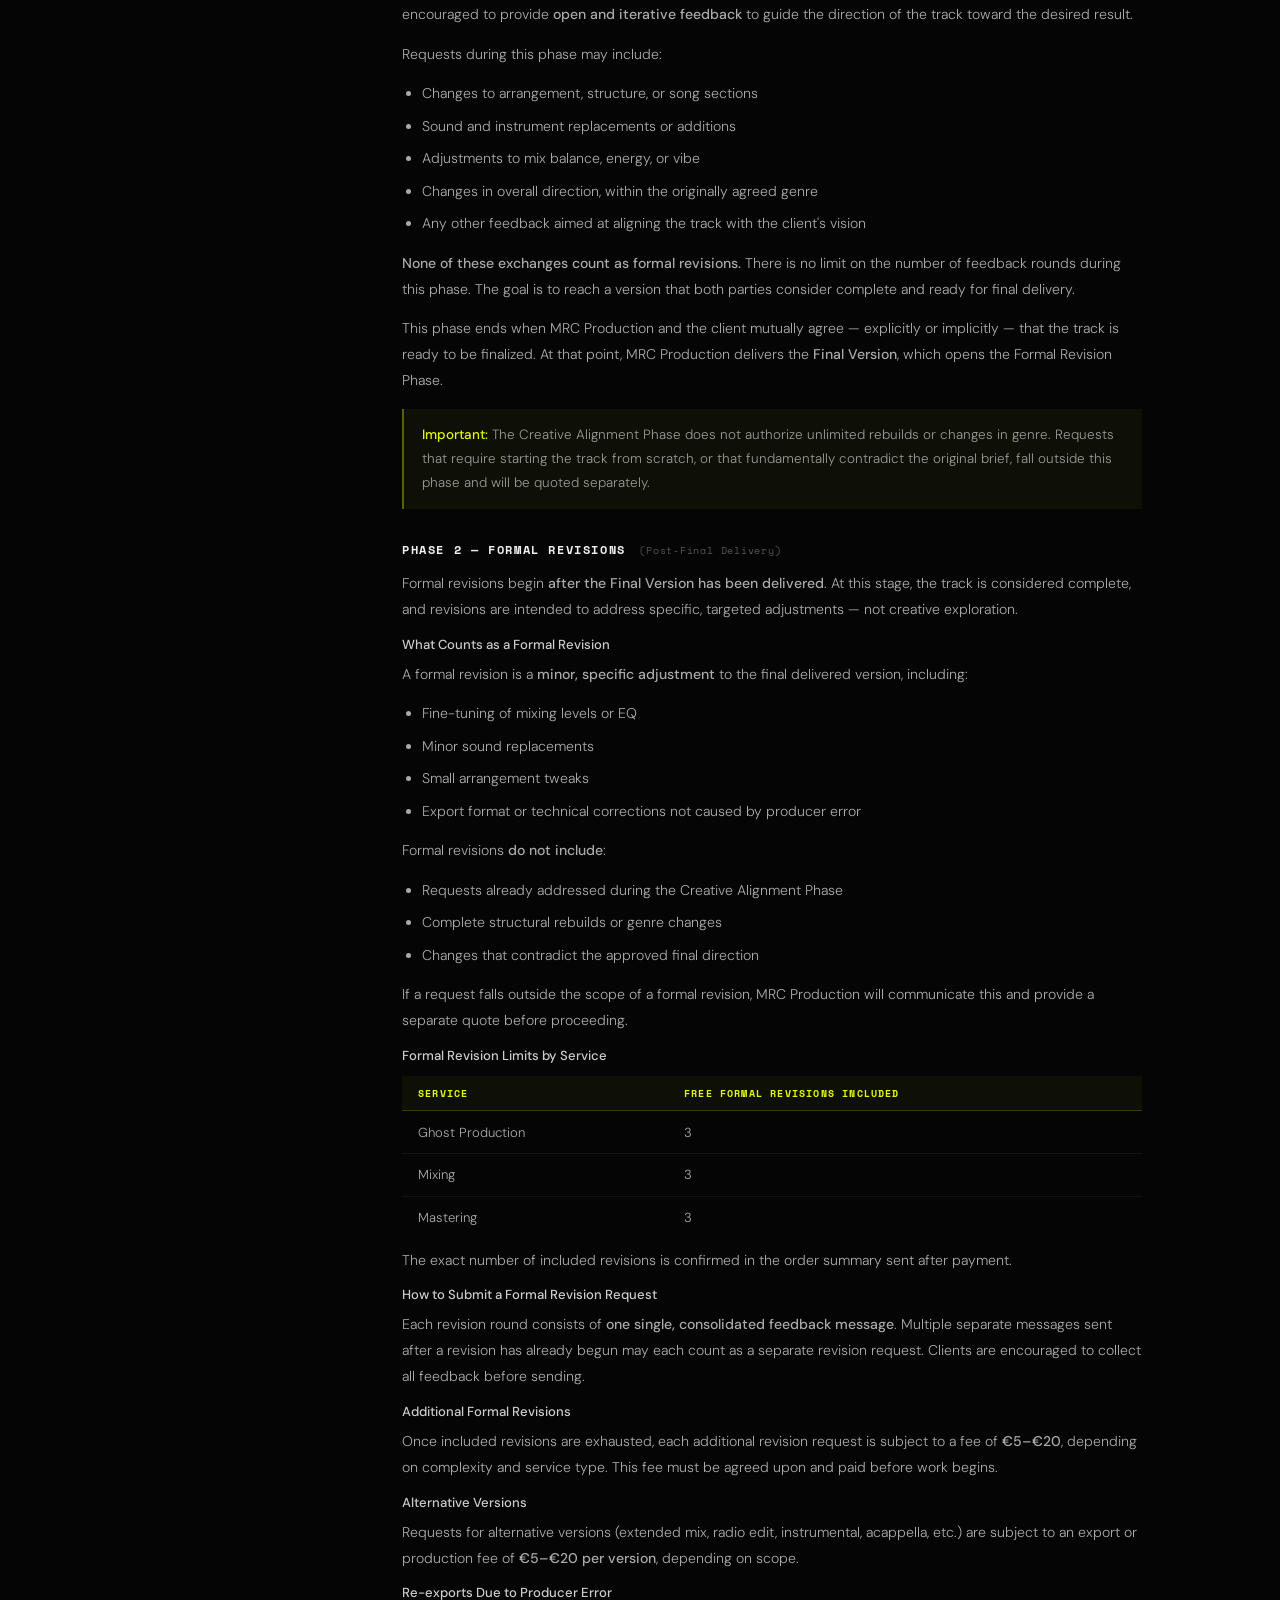
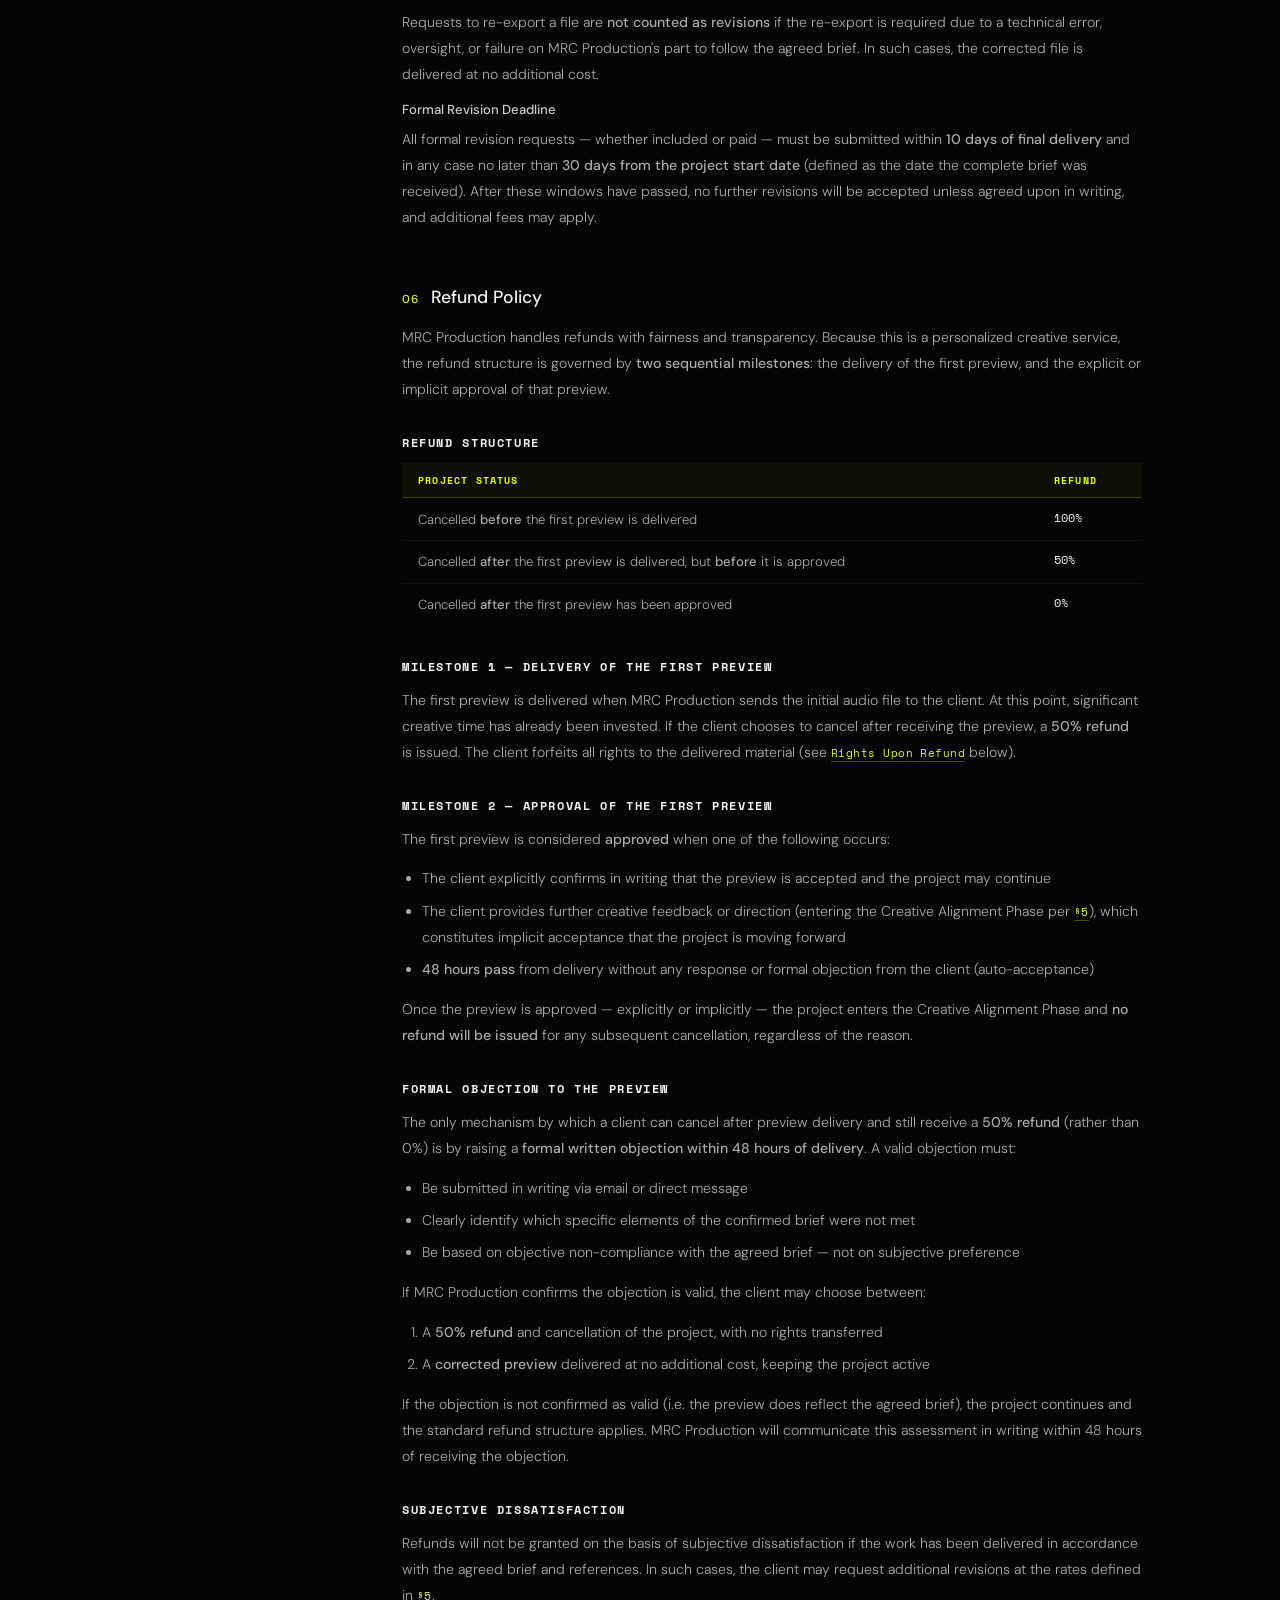
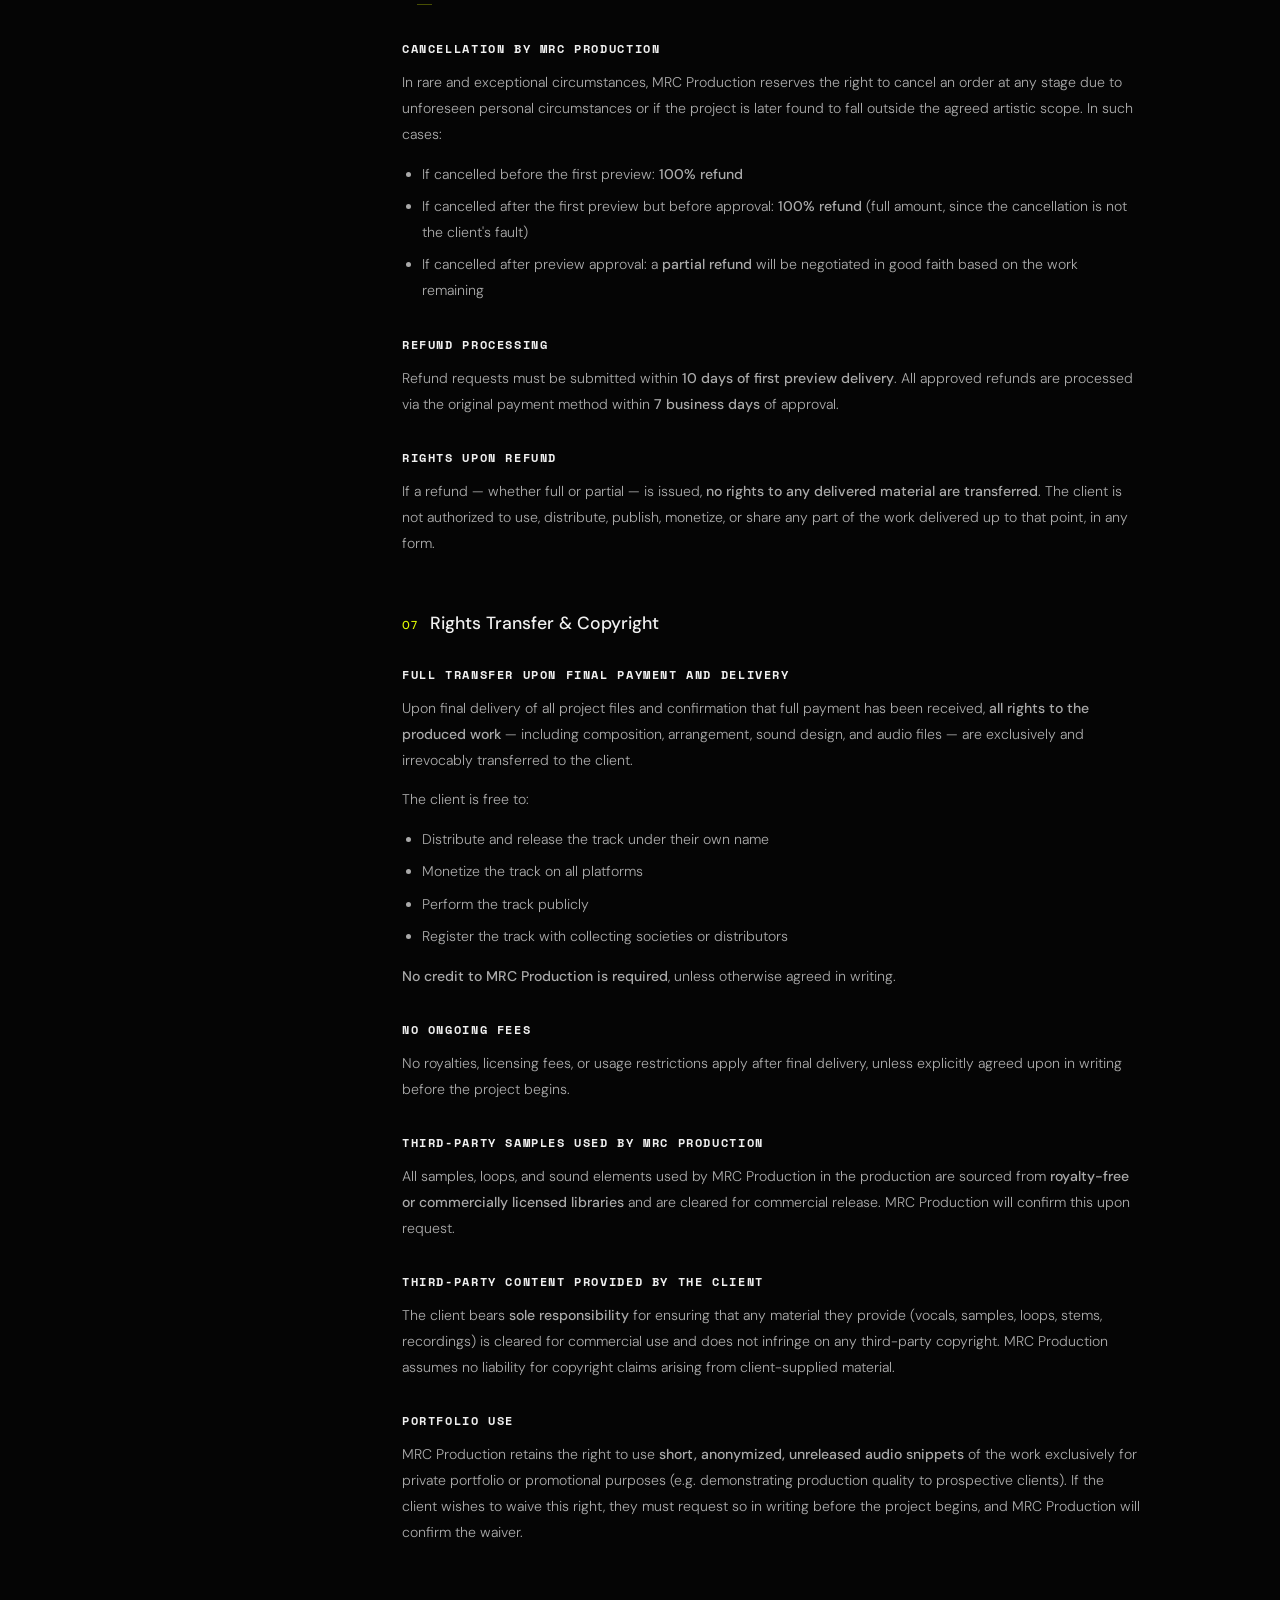
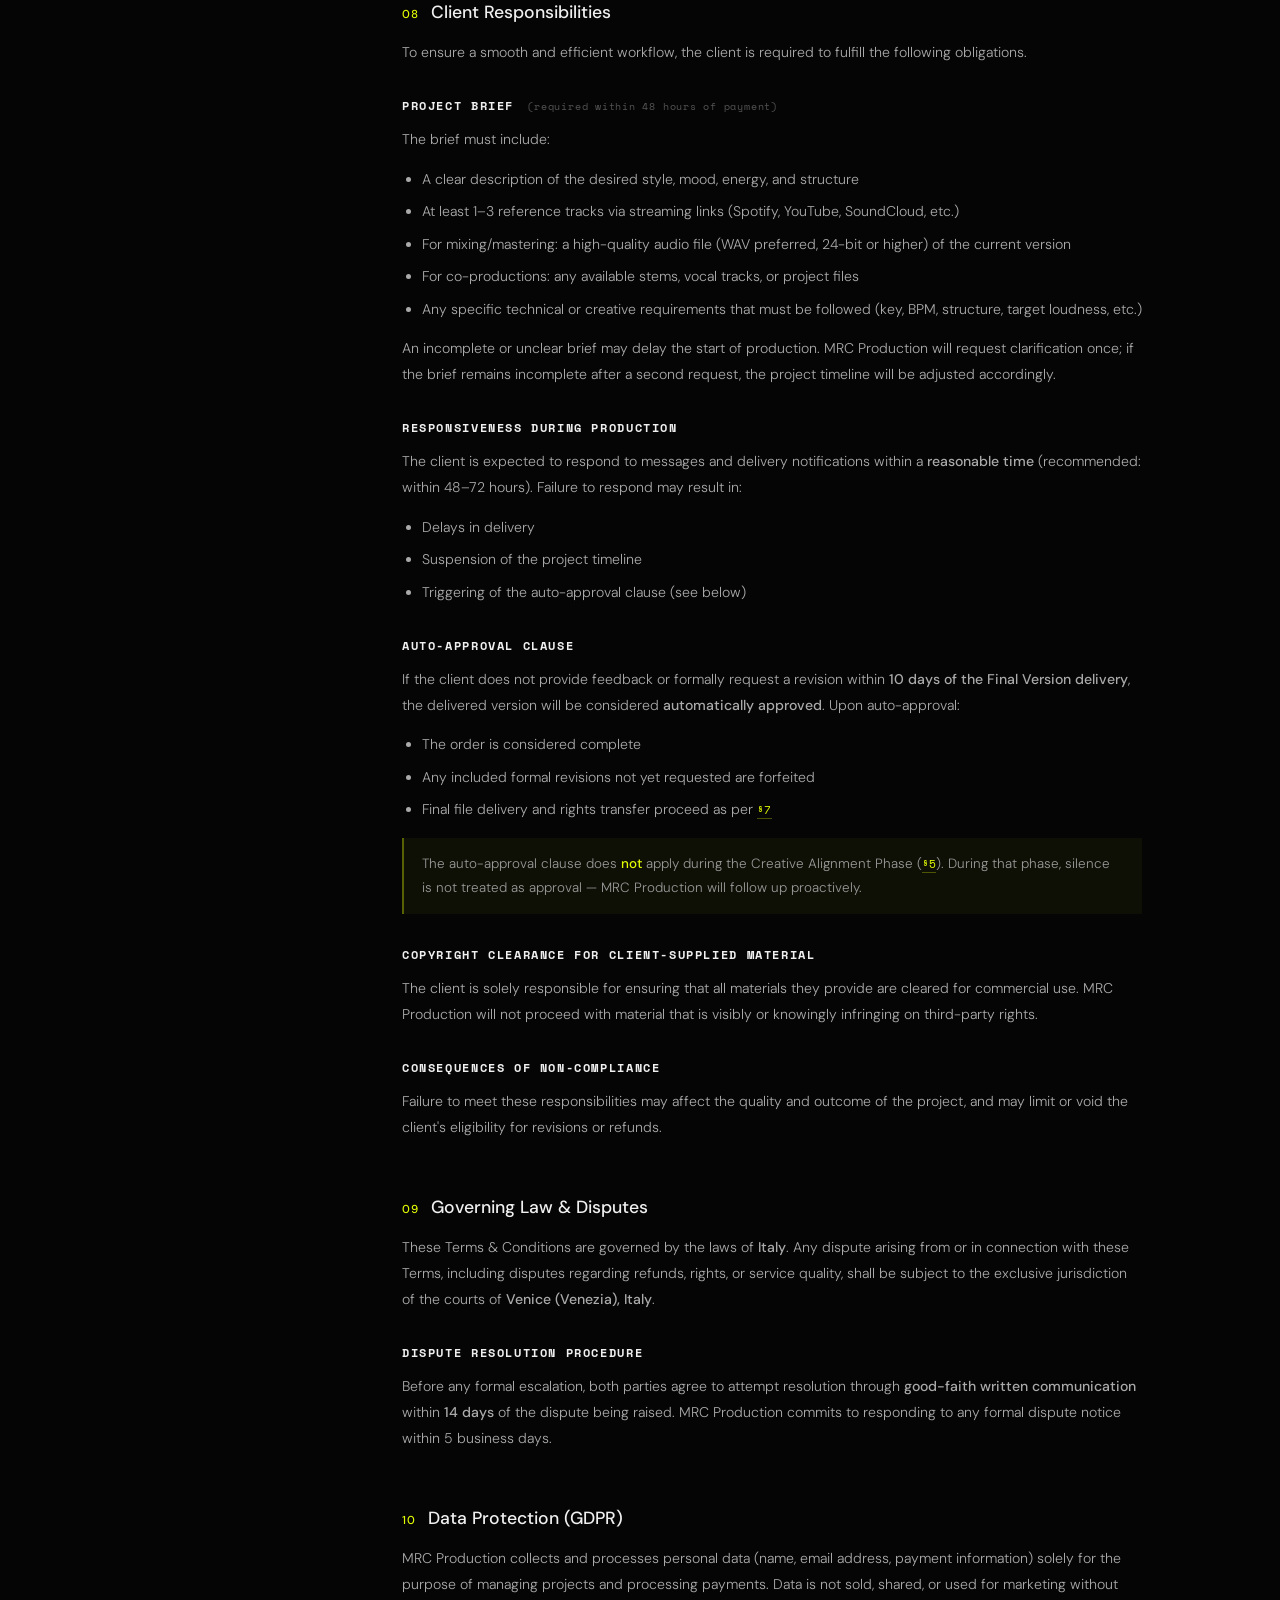
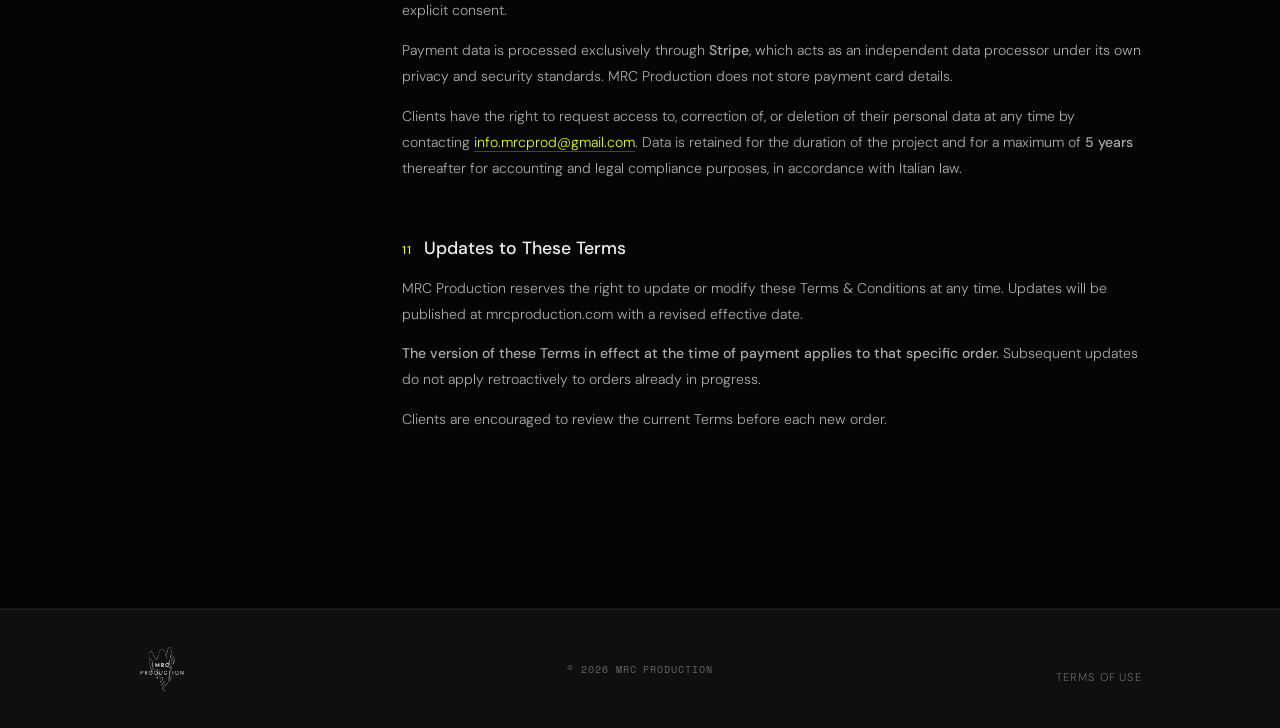
==== commit cc71e59a: "Update terms.html Leggere modifiche colori e copy" ====
--- a/terms.html
+++ b/terms.html
@@ -151,6 +151,20 @@
     color: #fff;
     border-bottom-color: #fff;
   }
+
+  /* Inline mailto links */
+.terms-intro a,
+.terms-section a:not(.xref) {
+  color: #E3FC02;
+  text-decoration: none;
+  border-bottom: 1px solid rgba(227, 252, 2, 0.3);
+  transition: color 0.15s, border-color 0.15s;
+}
+.terms-intro a:hover,
+.terms-section a:not(.xref):hover {
+  color: #fff;
+  border-bottom-color: #fff;
+}
 </style>
 </head>
 <body>
@@ -281,10 +295,9 @@
               <tr><th>Service</th><th>First Preview Delivered Within</th></tr>
             </thead>
             <tbody>
-              <tr><td>Ghost Production</td><td>5 business days from receipt of complete brief</td></tr>
-              <tr><td>Mixing</td><td>3 business days from receipt of complete brief</td></tr>
+              <tr><td>Ghost Production/Remix</td><td>5 business days from receipt of complete brief</td></tr>
+              <tr><td>Finishing Your Track</td><td>5 business days from receipt of complete brief</td></tr>
               <tr><td>Mastering</td><td>2 business days from receipt of complete brief</td></tr>
-              <tr><td>Beat / Instrumental</td><td>4 business days from receipt of complete brief</td></tr>
             </tbody>
           </table>
           <p>These timelines are standard estimates. Actual delivery may vary slightly depending on project complexity. MRC Production will communicate any delay proactively.</p>
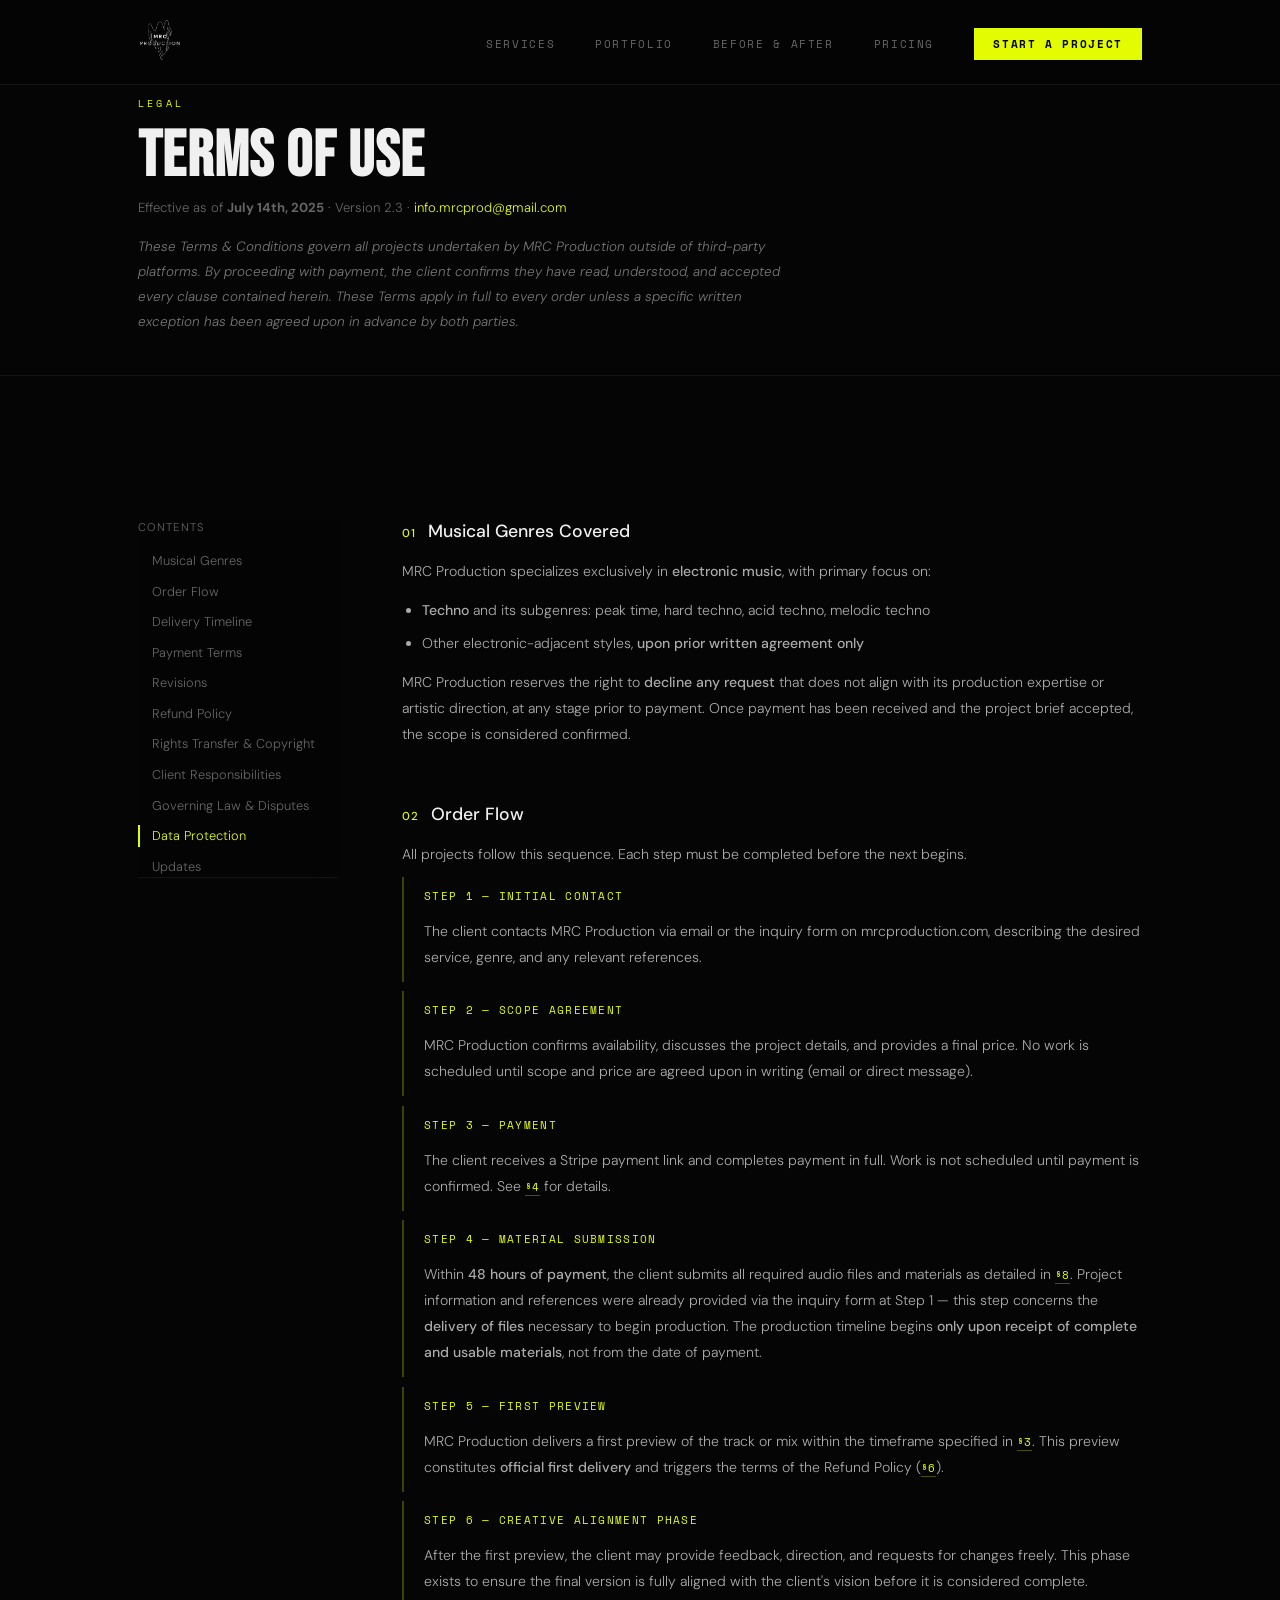
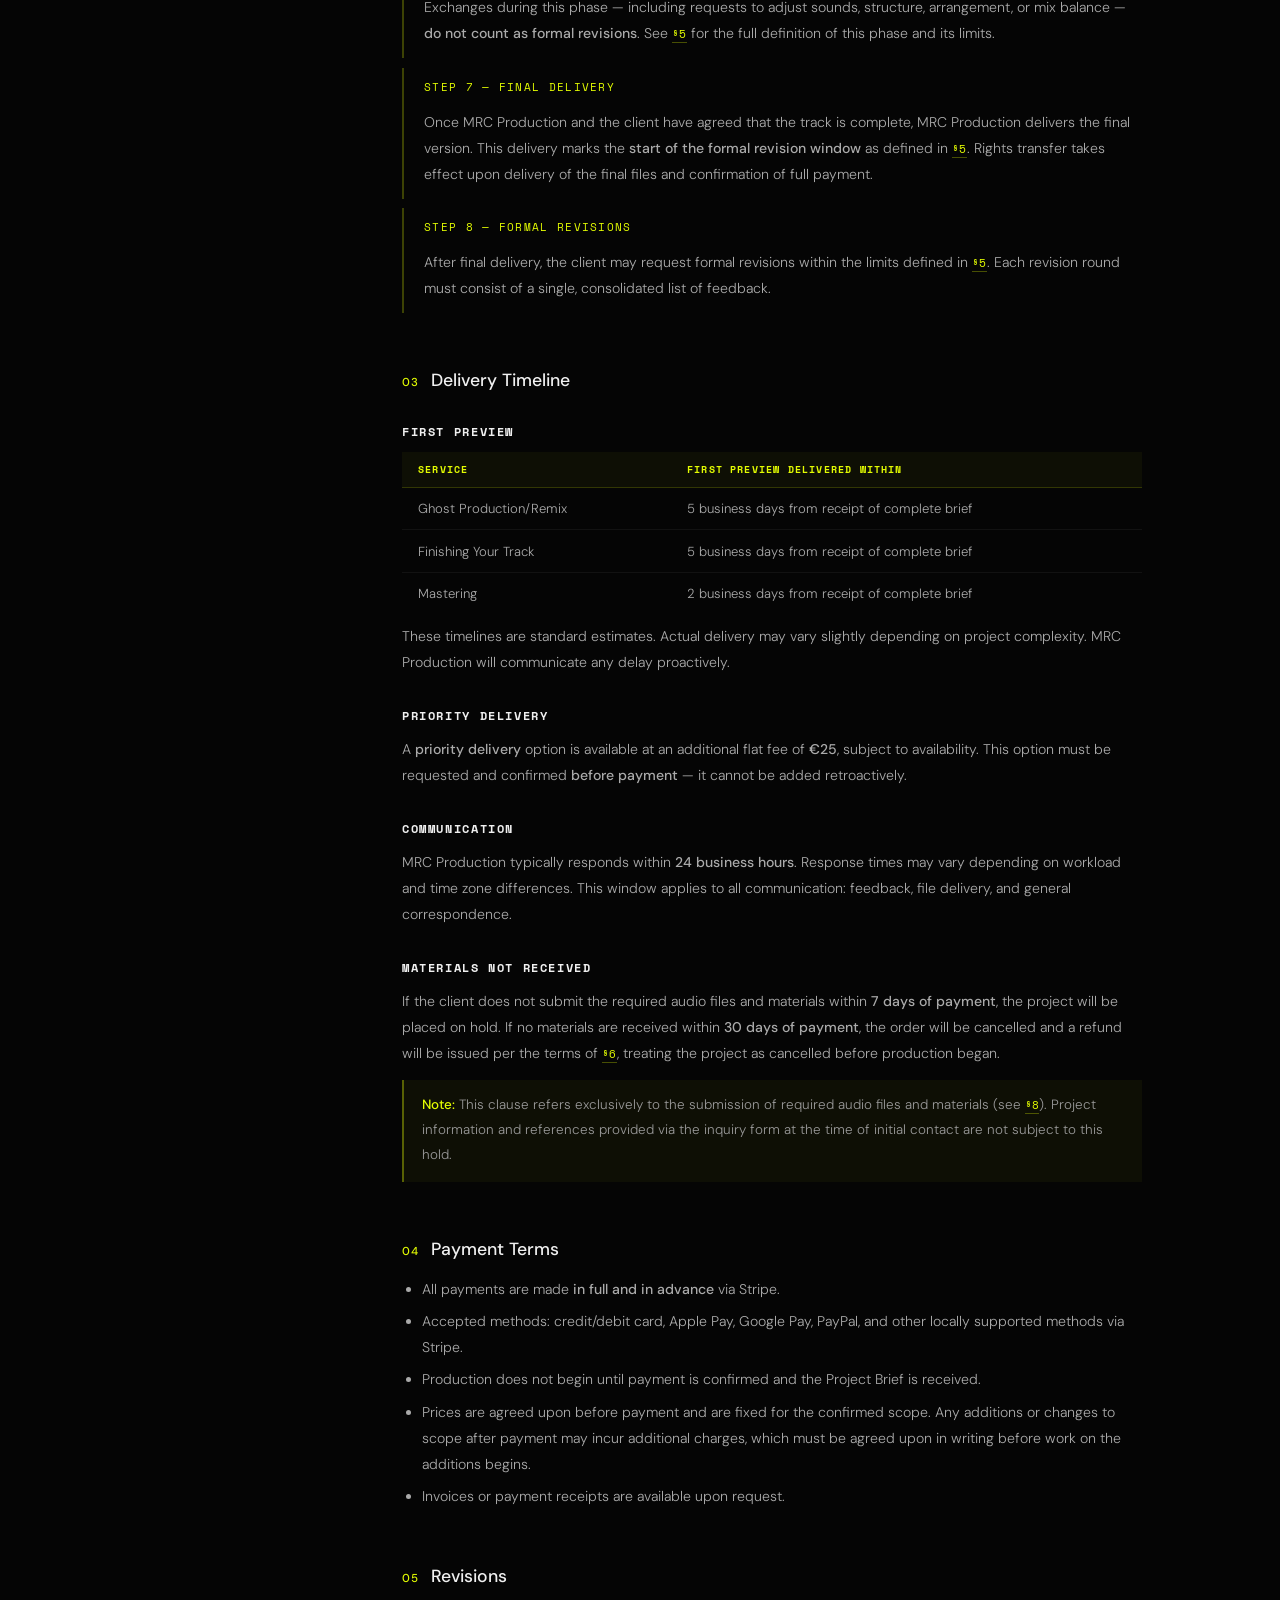
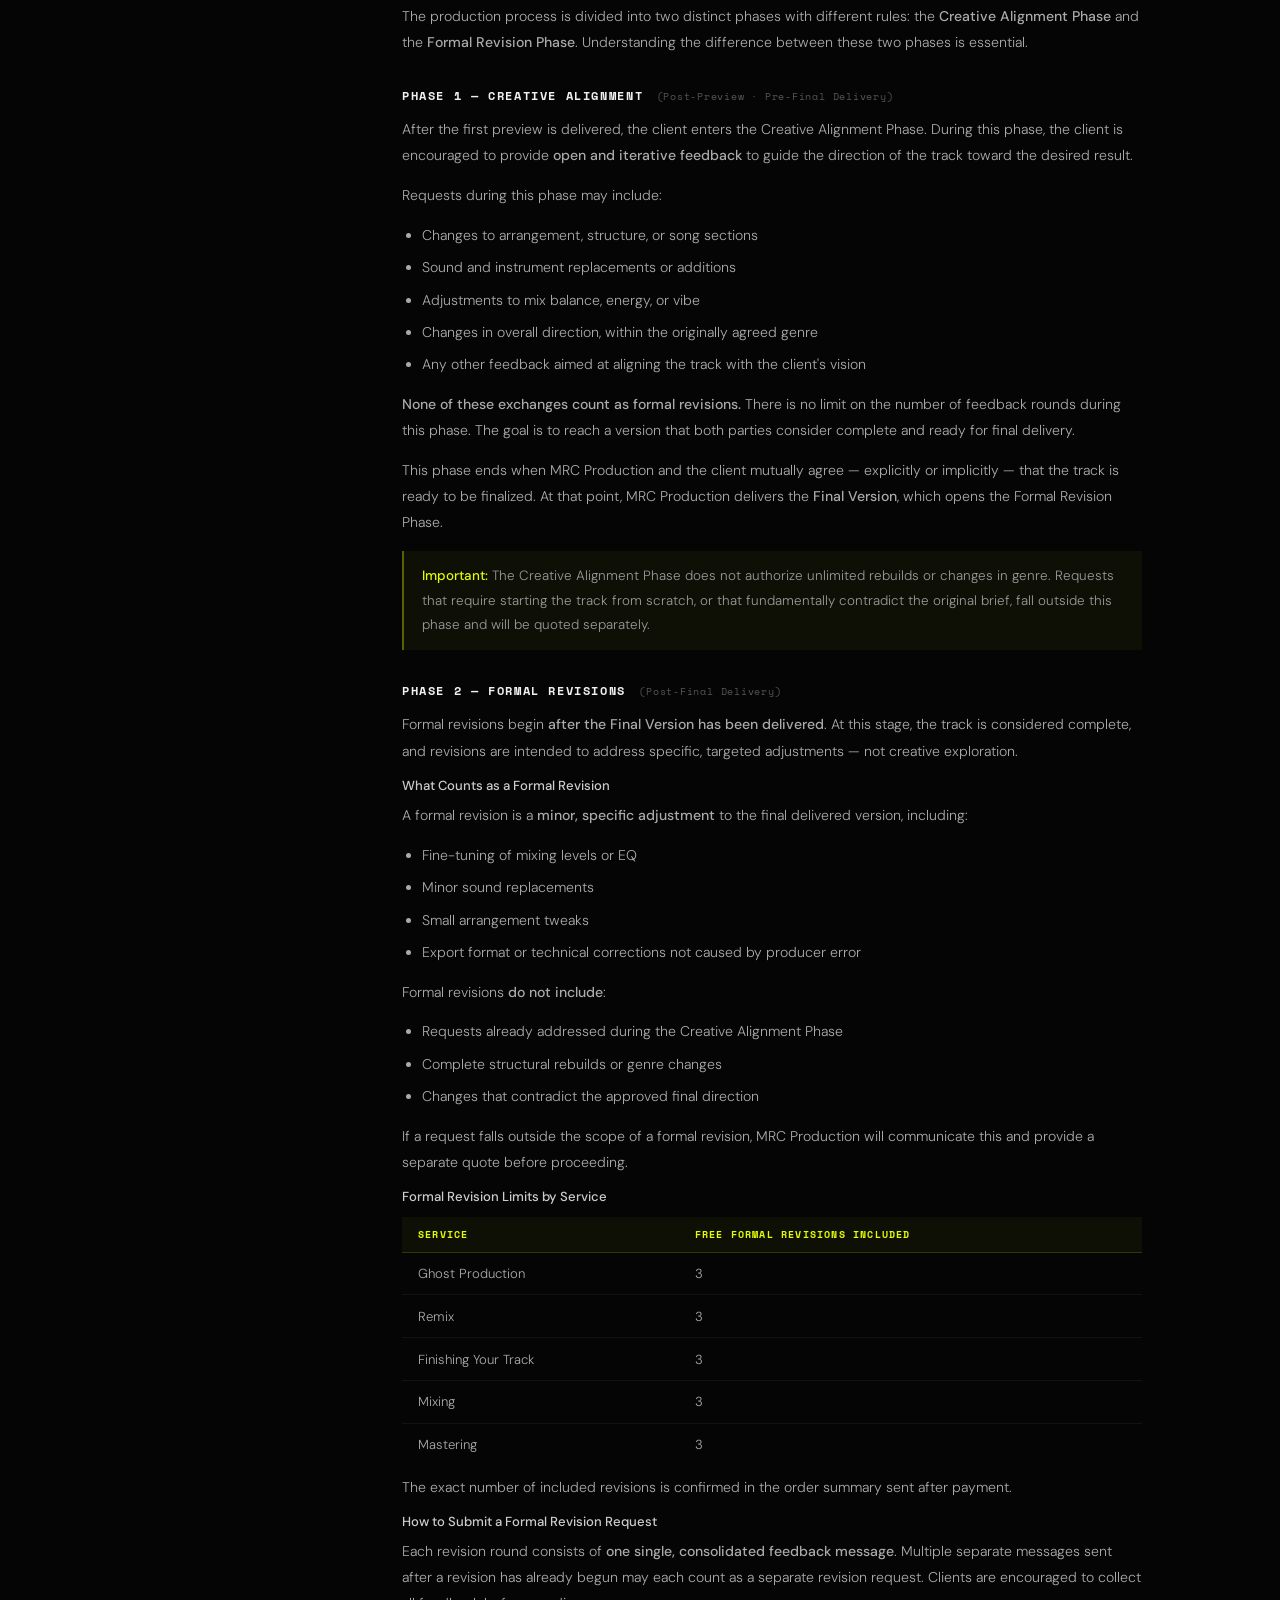
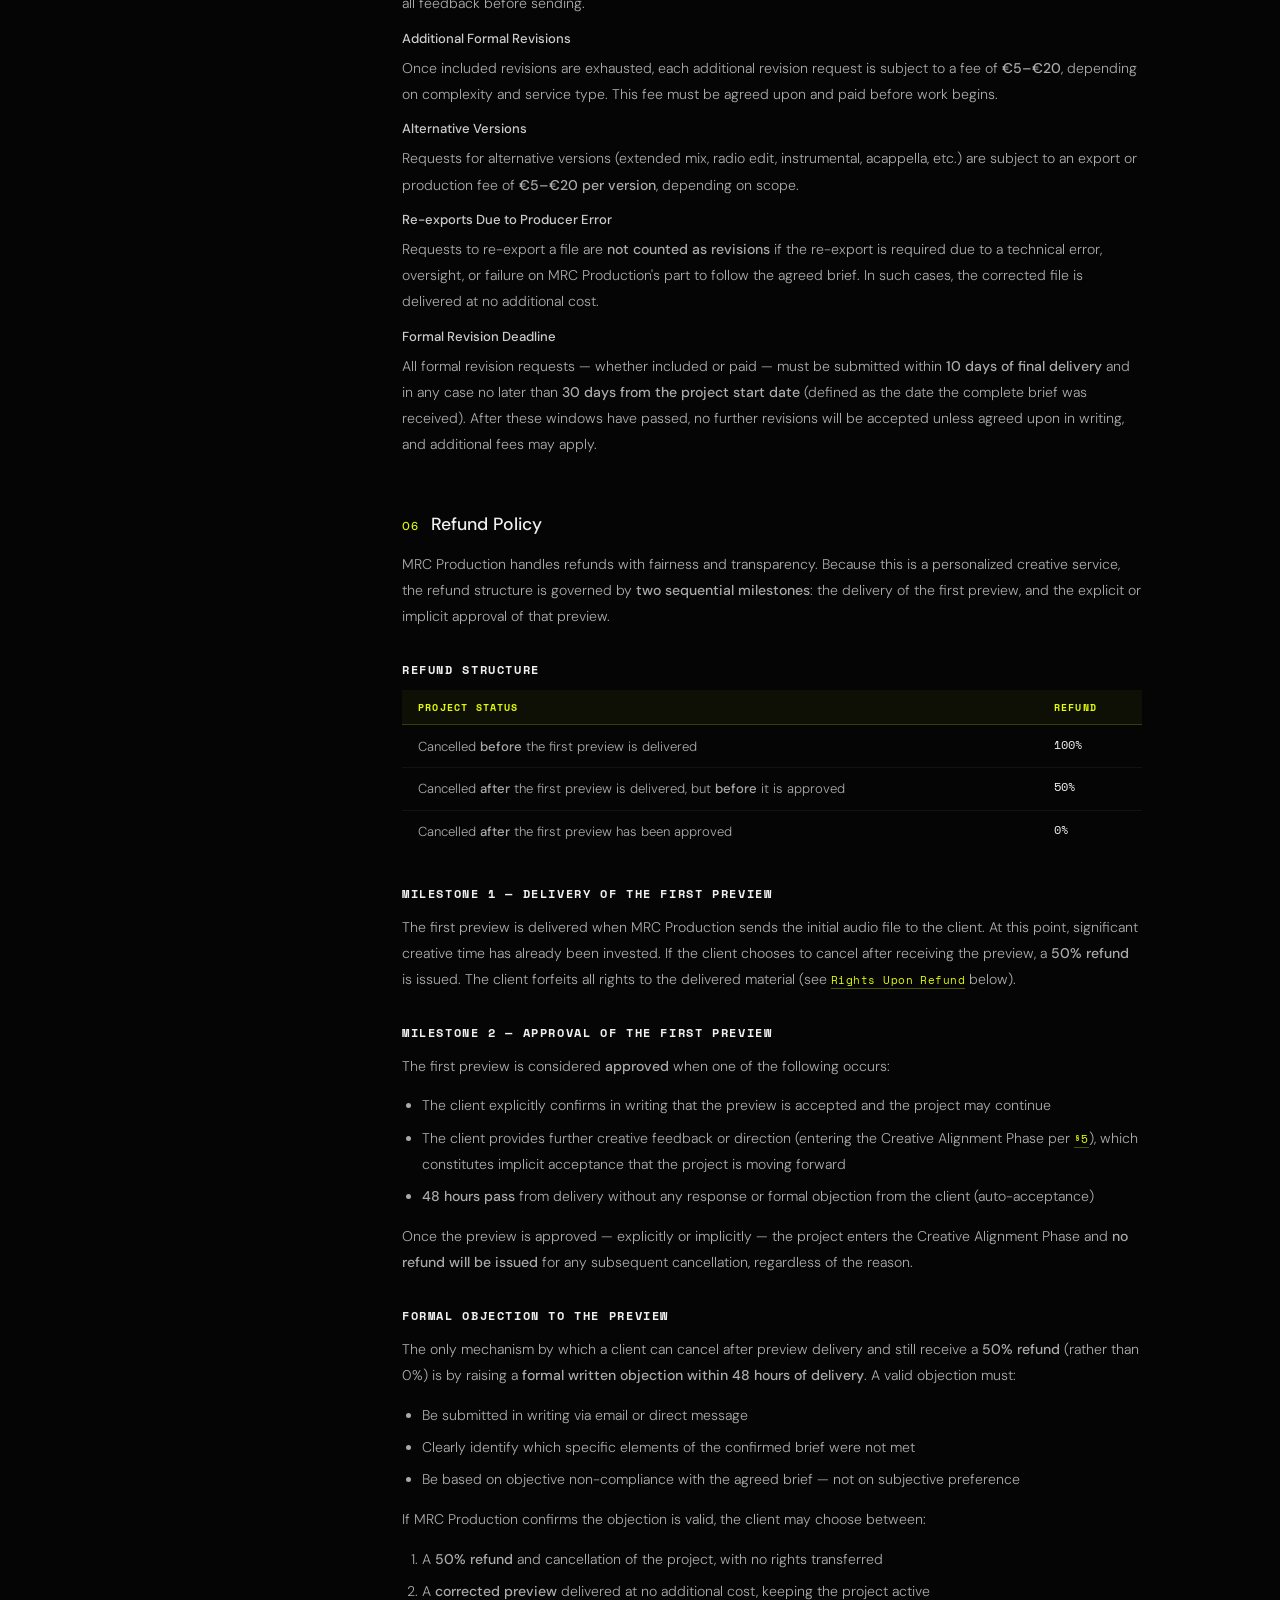
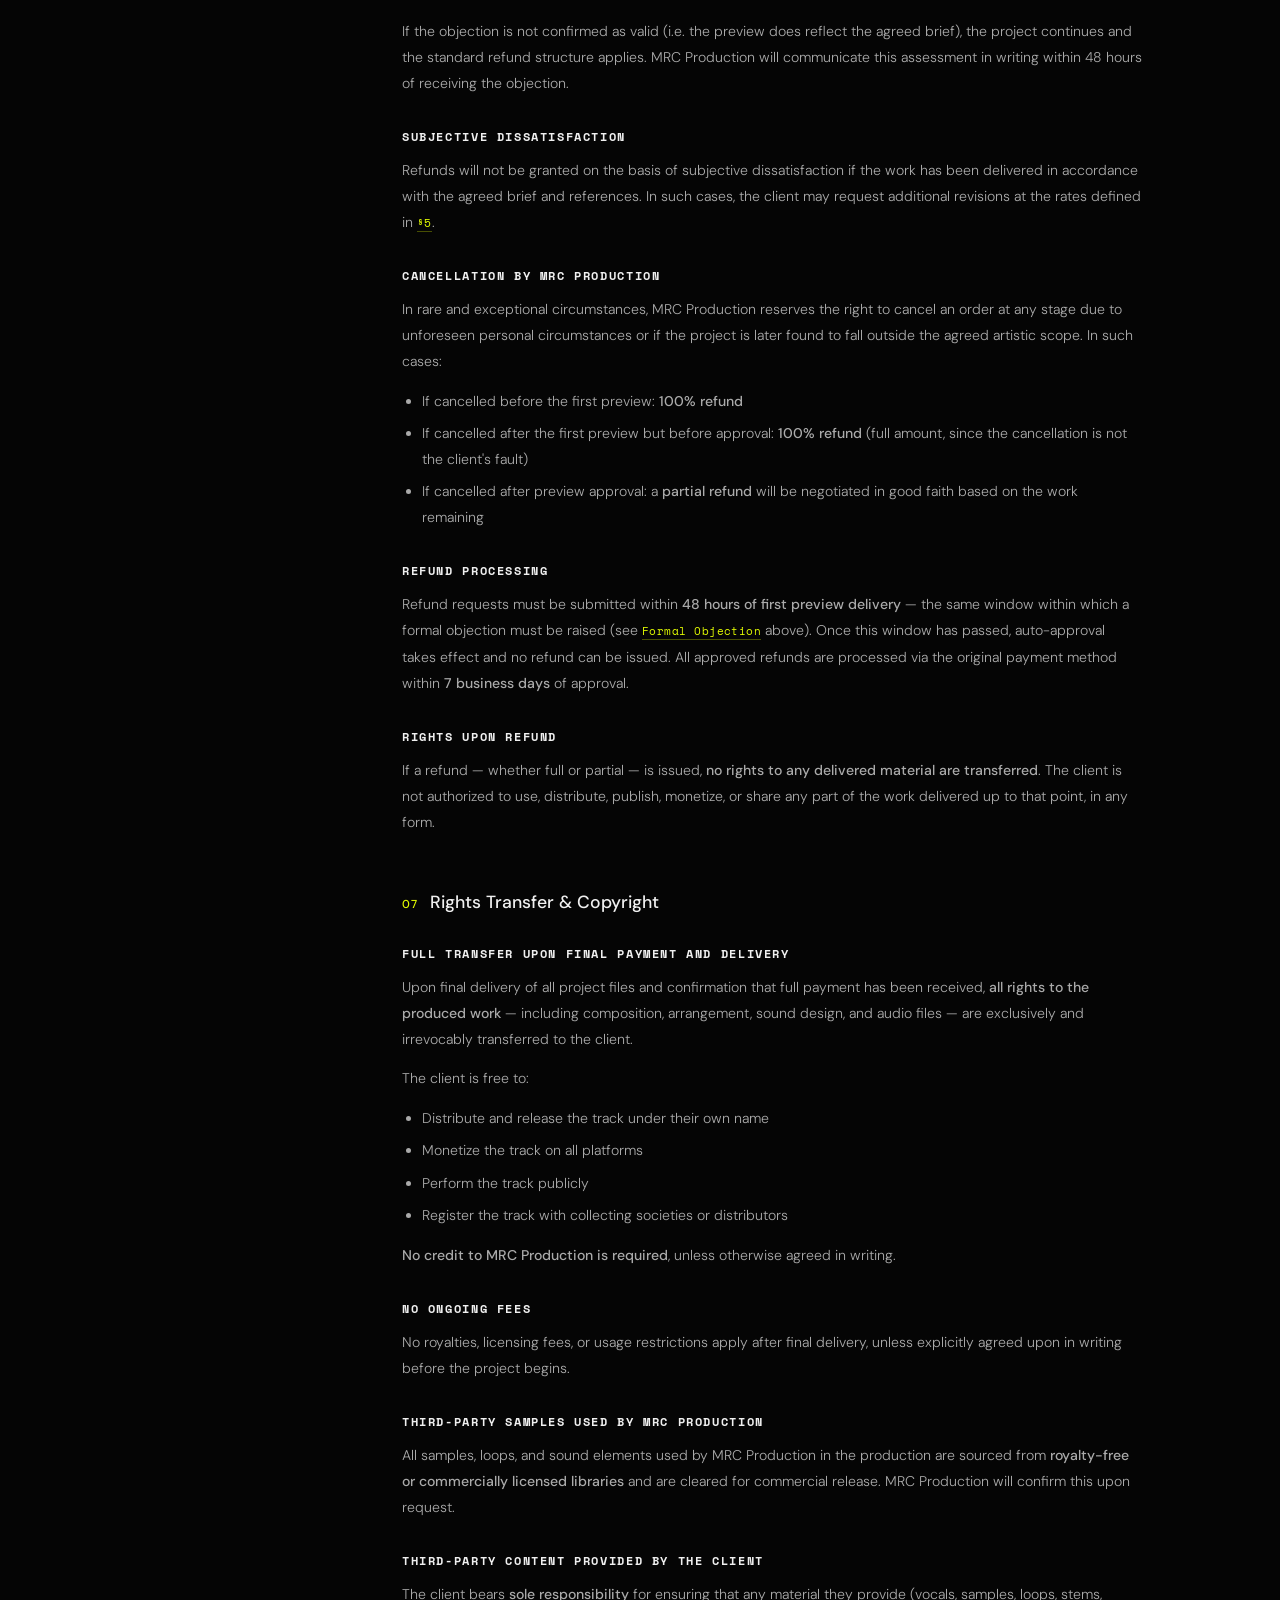
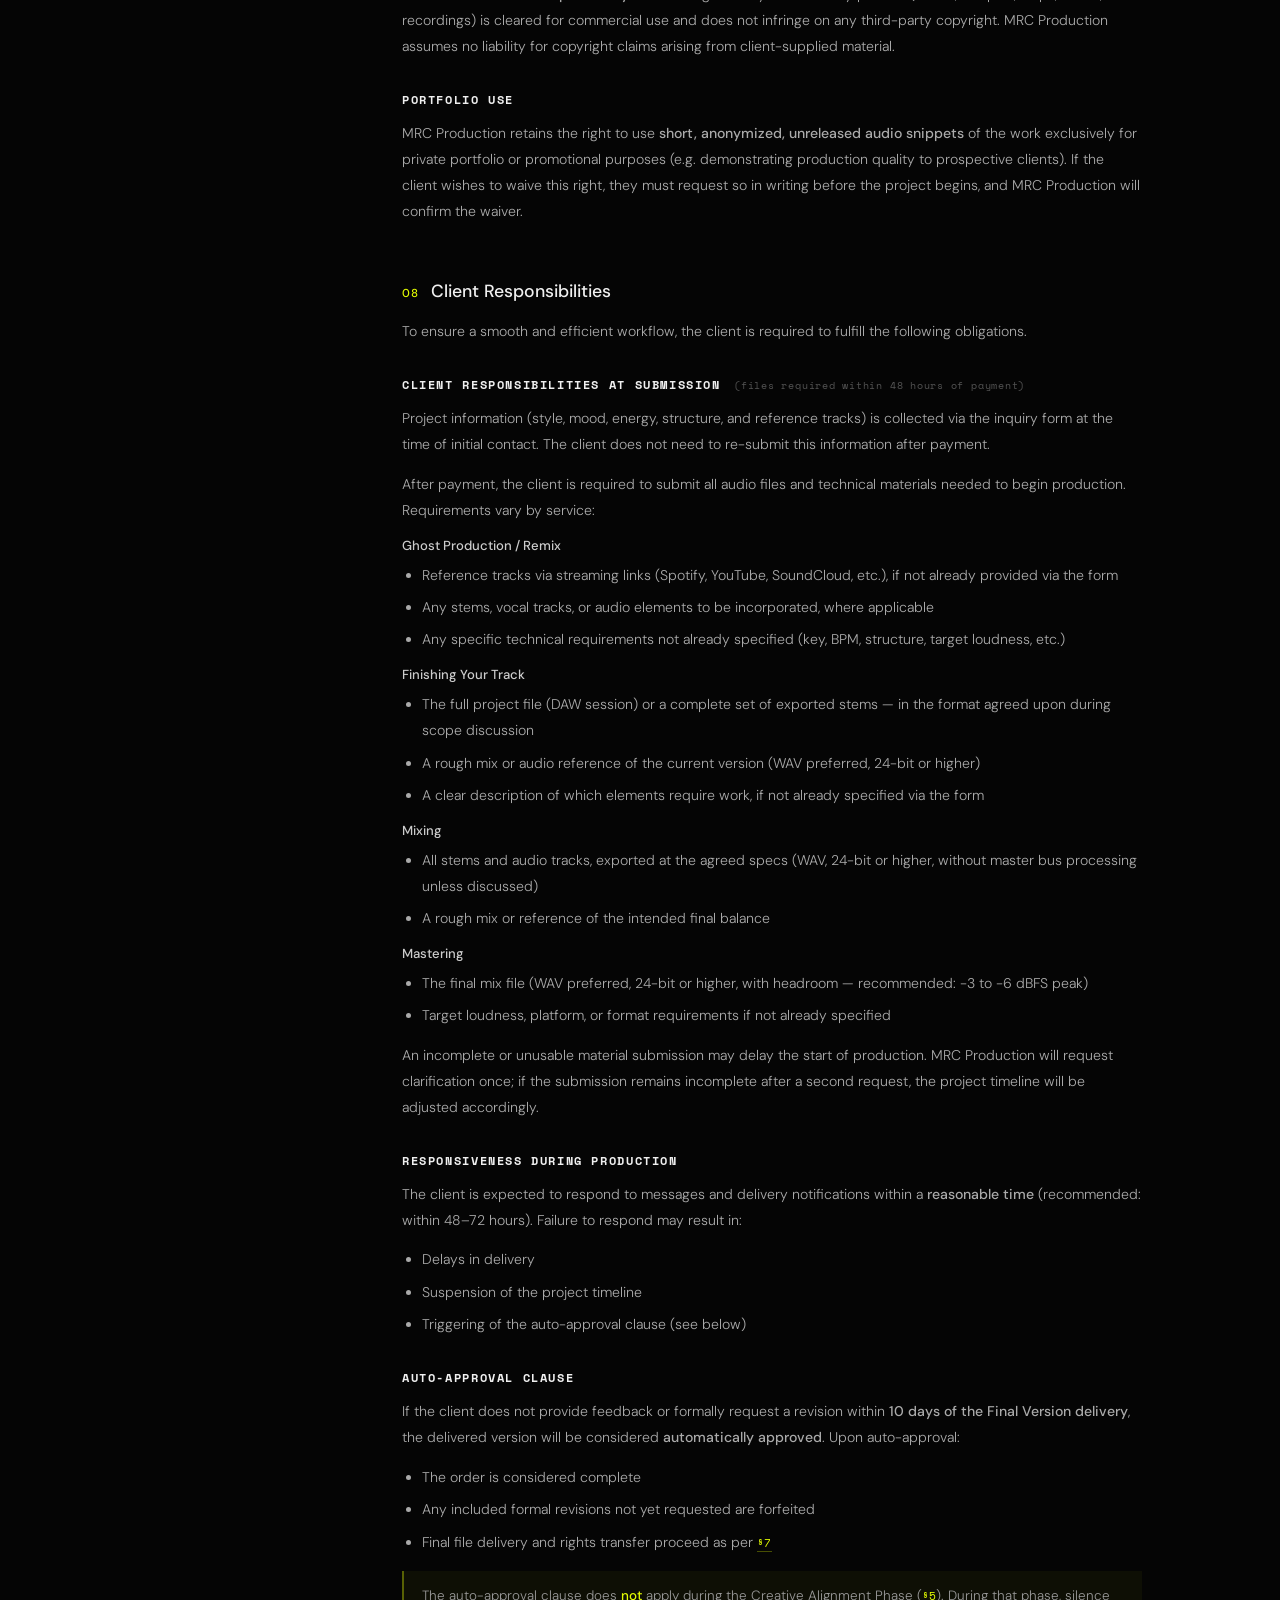
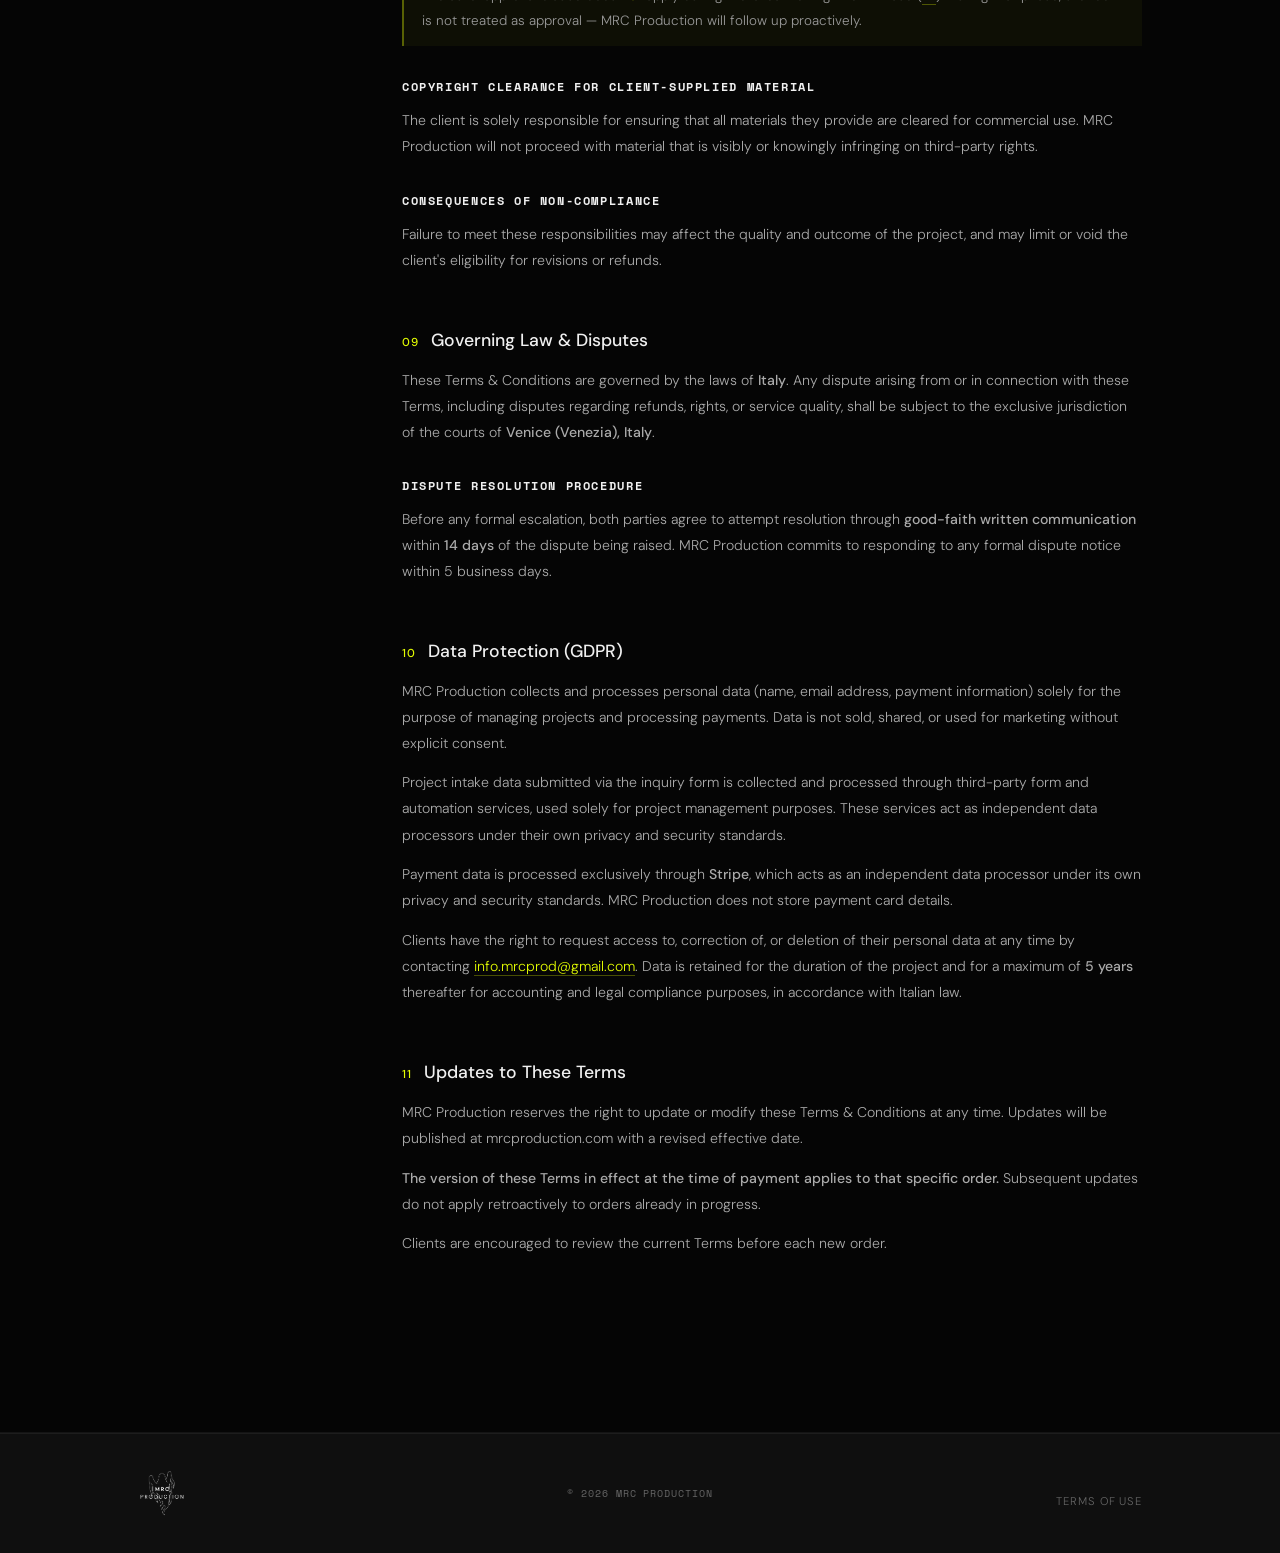
==== commit 42af090b: "Terms&Conditions Update" ====
--- a/terms.html
+++ b/terms.html
@@ -202,7 +202,7 @@
   <div class="container">
     <p class="s-tag">Legal</p>
     <h1 class="s-title">Terms of Use</h1>
-    <p class="terms-meta">Effective as of <strong>July 14th, 2025</strong> · Version 2.2 · <a href="mailto:info.mrcprod@gmail.com">info.mrcprod@gmail.com</a></p>
+    <p class="terms-meta">Effective as of <strong>July 14th, 2025</strong> · Version 2.3 · <a href="mailto:info.mrcprod@gmail.com">info.mrcprod@gmail.com</a></p>
     <p class="terms-intro">These Terms &amp; Conditions govern all projects undertaken by MRC Production outside of third-party platforms. By proceeding with payment, the client confirms they have read, understood, and accepted every clause contained herein. These Terms apply in full to every order unless a specific written exception has been agreed upon in advance by both parties.</p>
   </div>
 </section>
@@ -264,8 +264,8 @@
             <p>The client receives a Stripe payment link and completes payment in full. Work is not scheduled until payment is confirmed. See <a href="#t4" class="xref">§4</a> for details.</p>
           </div>
           <div class="terms-step">
-            <p class="step-label">Step 4 — Project Brief</p>
-            <p>Within <strong>48 hours of payment</strong>, the client submits the Project Brief, including all required materials and information as detailed in <a href="#t8" class="xref">§8</a>. The production timeline begins <strong>only upon receipt of a complete and usable brief</strong>, not from the date of payment.</p>
+            <p class="step-label">Step 4 — Material Submission</p>
+            <p>Within <strong>48 hours of payment</strong>, the client submits all required audio files and materials as detailed in <a href="#t8" class="xref">§8</a>. Project information and references were already provided via the inquiry form at Step 1 — this step concerns the <strong>delivery of files</strong> necessary to begin production. The production timeline begins <strong>only upon receipt of complete and usable materials</strong>, not from the date of payment.</p>
           </div>
           <div class="terms-step">
             <p class="step-label">Step 5 — First Preview</p>
@@ -308,8 +308,9 @@
           <h3 id="t3-communication">Communication</h3>
           <p>MRC Production typically responds within <strong>24 business hours</strong>. Response times may vary depending on workload and time zone differences. This window applies to all communication: feedback, file delivery, and general correspondence.</p>
 
-          <h3 id="t3-brief-not-received">Brief Not Received</h3>
-          <p>If the client does not submit a complete Project Brief within <strong>7 days of payment</strong>, the project will be placed on hold. If no brief is received within <strong>30 days of payment</strong>, the order will be cancelled and a refund will be issued per the terms of <a href="#t6" class="xref">§6</a>, treating the project as cancelled before production began.</p>
+          <h3 id="t3-brief-not-received">Materials Not Received</h3>
+          <p>If the client does not submit the required audio files and materials within <strong>7 days of payment</strong>, the project will be placed on hold. If no materials are received within <strong>30 days of payment</strong>, the order will be cancelled and a refund will be issued per the terms of <a href="#t6" class="xref">§6</a>, treating the project as cancelled before production began.</p>
+          <p class="terms-note"><strong>Note:</strong> This clause refers exclusively to the submission of required audio files and materials (see <a href="#t8" class="xref">§8</a>). Project information and references provided via the inquiry form at the time of initial contact are not subject to this hold.</p>
         </div>
 
         <!-- 04 -->
@@ -371,6 +372,8 @@
             </thead>
             <tbody>
               <tr><td>Ghost Production</td><td>3</td></tr>
+              <tr><td>Remix</td><td>3</td></tr>
+              <tr><td>Finishing Your Track</td><td>3</td></tr>
               <tr><td>Mixing</td><td>3</td></tr>
               <tr><td>Mastering</td><td>3</td></tr>
             </tbody>
@@ -448,7 +451,7 @@
           </ul>
 
           <h3 id="t6-processing">Refund Processing</h3>
-          <p>Refund requests must be submitted within <strong>10 days of first preview delivery</strong>. All approved refunds are processed via the original payment method within <strong>7 business days</strong> of approval.</p>
+          <p>Refund requests must be submitted within <strong>48 hours of first preview delivery</strong> — the same window within which a formal objection must be raised (see <a href="#t6-objection" class="xref">Formal Objection</a> above). Once this window has passed, auto-approval takes effect and no refund can be issued. All approved refunds are processed via the original payment method within <strong>7 business days</strong> of approval.</p>
 
           <h3 id="t6-rights-upon-refund">Rights Upon Refund</h3>
           <p>If a refund — whether full or partial — is issued, <strong>no rights to any delivered material are transferred</strong>. The client is not authorized to use, distribute, publish, monetize, or share any part of the work delivered up to that point, in any form.</p>
@@ -487,16 +490,37 @@
           <h2><span class="terms-num">08</span> Client Responsibilities</h2>
           <p>To ensure a smooth and efficient workflow, the client is required to fulfill the following obligations.</p>
 
-          <h3 id="t8-brief">Project Brief <span class="phase-note">(required within 48 hours of payment)</span></h3>
-          <p>The brief must include:</p>
-          <ul>
-            <li>A clear description of the desired style, mood, energy, and structure</li>
-            <li>At least 1–3 reference tracks via streaming links (Spotify, YouTube, SoundCloud, etc.)</li>
-            <li>For mixing/mastering: a high-quality audio file (WAV preferred, 24-bit or higher) of the current version</li>
-            <li>For co-productions: any available stems, vocal tracks, or project files</li>
-            <li>Any specific technical or creative requirements that must be followed (key, BPM, structure, target loudness, etc.)</li>
-          </ul>
-          <p>An incomplete or unclear brief may delay the start of production. MRC Production will request clarification once; if the brief remains incomplete after a second request, the project timeline will be adjusted accordingly.</p>
+          <h3 id="t8-brief">Client Responsibilities at Submission <span class="phase-note">(files required within 48 hours of payment)</span></h3>
+          <p>Project information (style, mood, energy, structure, and reference tracks) is collected via the inquiry form at the time of initial contact. The client does not need to re-submit this information after payment.</p>
+          <p>After payment, the client is required to submit all audio files and technical materials needed to begin production. Requirements vary by service:</p>
+
+          <h4>Ghost Production / Remix</h4>
+          <ul>
+            <li>Reference tracks via streaming links (Spotify, YouTube, SoundCloud, etc.), if not already provided via the form</li>
+            <li>Any stems, vocal tracks, or audio elements to be incorporated, where applicable</li>
+            <li>Any specific technical requirements not already specified (key, BPM, structure, target loudness, etc.)</li>
+          </ul>
+
+          <h4>Finishing Your Track</h4>
+          <ul>
+            <li>The full project file (DAW session) or a complete set of exported stems — in the format agreed upon during scope discussion</li>
+            <li>A rough mix or audio reference of the current version (WAV preferred, 24-bit or higher)</li>
+            <li>A clear description of which elements require work, if not already specified via the form</li>
+          </ul>
+
+          <h4>Mixing</h4>
+          <ul>
+            <li>All stems and audio tracks, exported at the agreed specs (WAV, 24-bit or higher, without master bus processing unless discussed)</li>
+            <li>A rough mix or reference of the intended final balance</li>
+          </ul>
+
+          <h4>Mastering</h4>
+          <ul>
+            <li>The final mix file (WAV preferred, 24-bit or higher, with headroom — recommended: −3 to −6 dBFS peak)</li>
+            <li>Target loudness, platform, or format requirements if not already specified</li>
+          </ul>
+
+          <p>An incomplete or unusable material submission may delay the start of production. MRC Production will request clarification once; if the submission remains incomplete after a second request, the project timeline will be adjusted accordingly.</p>
 
           <h3 id="t8-responsiveness">Responsiveness During Production</h3>
           <p>The client is expected to respond to messages and delivery notifications within a <strong>reasonable time</strong> (recommended: within 48–72 hours). Failure to respond may result in:</p>
@@ -535,6 +559,7 @@
         <div class="terms-section" id="t10">
           <h2><span class="terms-num">10</span> Data Protection (GDPR)</h2>
           <p>MRC Production collects and processes personal data (name, email address, payment information) solely for the purpose of managing projects and processing payments. Data is not sold, shared, or used for marketing without explicit consent.</p>
+          <p>Project intake data submitted via the inquiry form is collected and processed through third-party form and automation services, used solely for project management purposes. These services act as independent data processors under their own privacy and security standards.</p>
           <p>Payment data is processed exclusively through <strong>Stripe</strong>, which acts as an independent data processor under its own privacy and security standards. MRC Production does not store payment card details.</p>
           <p>Clients have the right to request access to, correction of, or deletion of their personal data at any time by contacting <a href="mailto:info.mrcprod@gmail.com">info.mrcprod@gmail.com</a>. Data is retained for the duration of the project and for a maximum of <strong>5 years</strong> thereafter for accounting and legal compliance purposes, in accordance with Italian law.</p>
         </div>
--- a/css/style.css
+++ b/css/style.css
@@ -228,7 +228,7 @@
 /* BONUS MATERIAL */
 #bonus{background:var(--mid)}
 .bonus-intro{font-size:0.86rem;color:#888;line-height:1.75;max-width:560px;margin-top:0.6rem;margin-bottom:3rem}
-.bonus-grid{display:grid;grid-template-columns:repeat(3,1fr);gap:1px;background:var(--border)}
+.bonus-grid{display:grid;grid-template-columns:repeat(2,1fr);gap:1px;background:var(--border)}
 .bonus-card{background:var(--mid);padding:2rem 1.8rem;display:flex;flex-direction:column;gap:1.2rem;border-left:3px solid transparent;transition:border-color 0.2s,background 0.2s}
 .bonus-card:hover{border-left-color:var(--acid);background:#161616}
 .bonus-icon{color:var(--muted);transition:color 0.2s}
